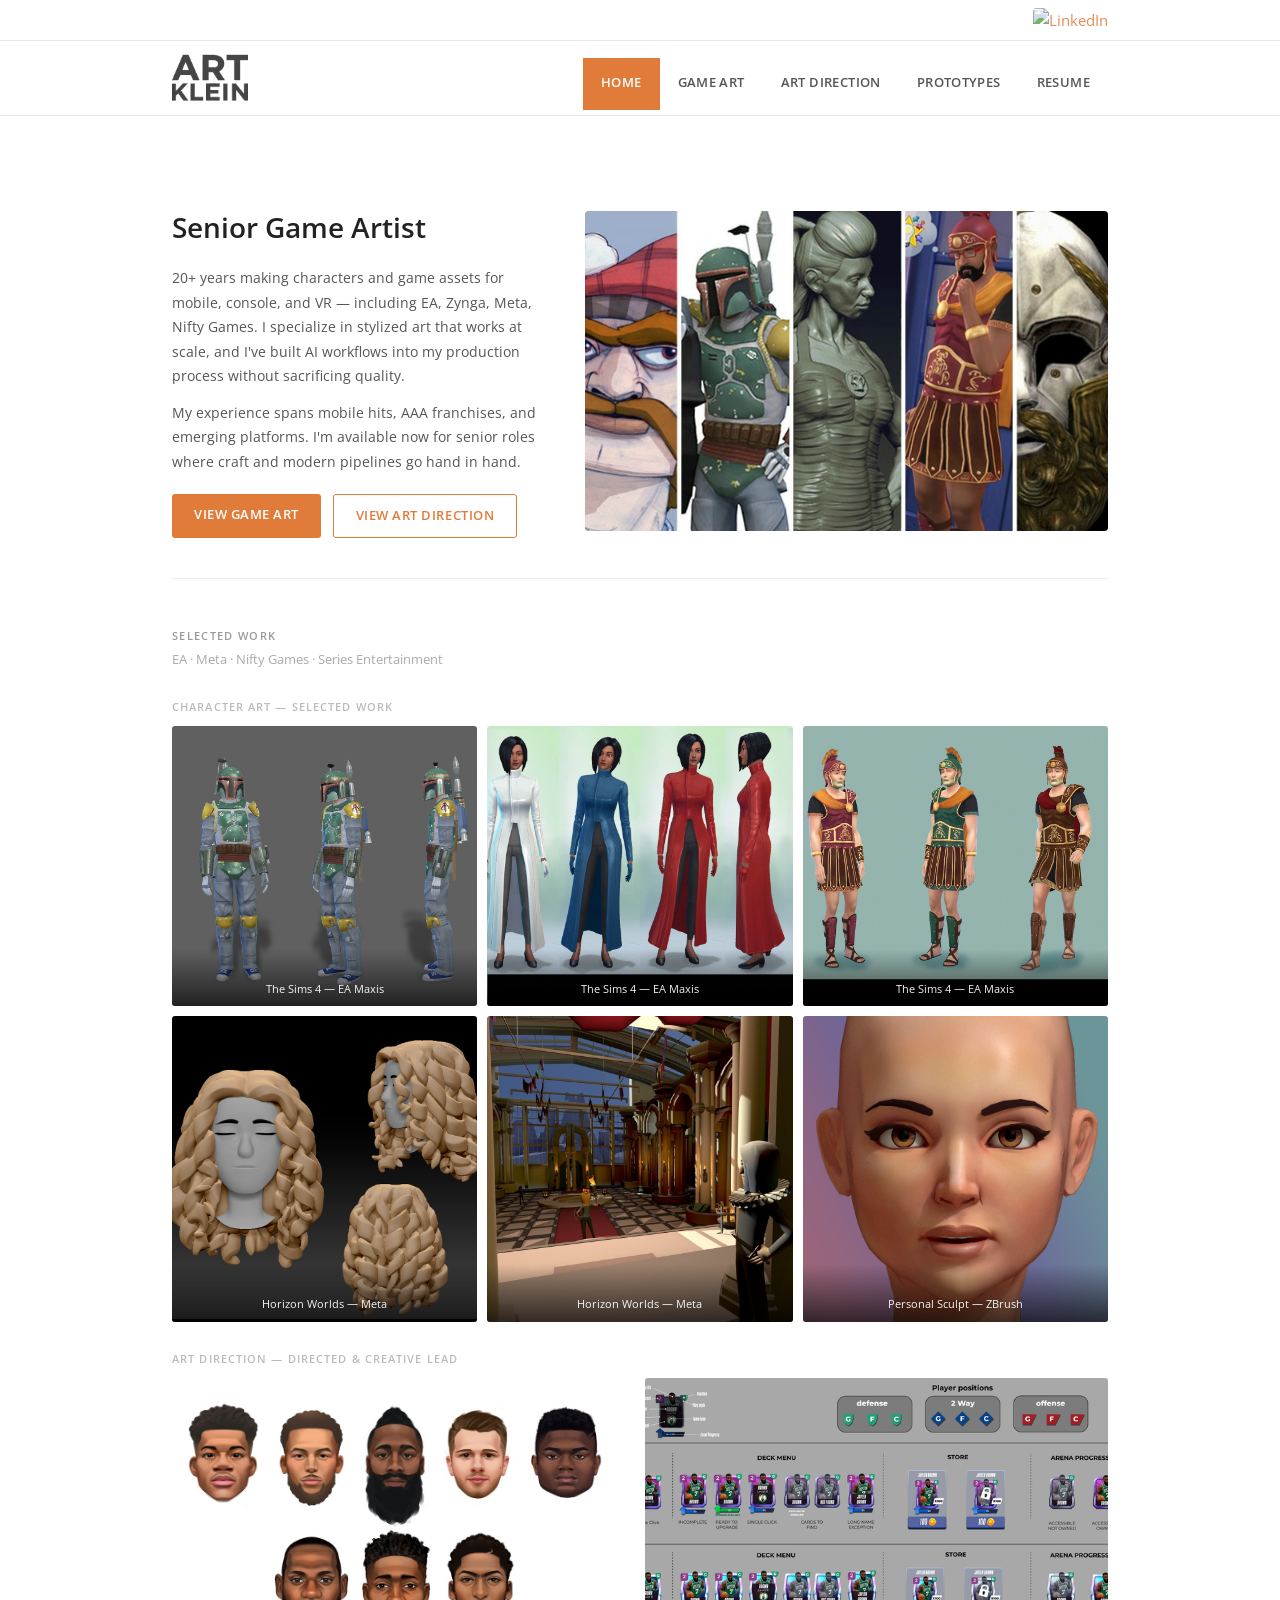
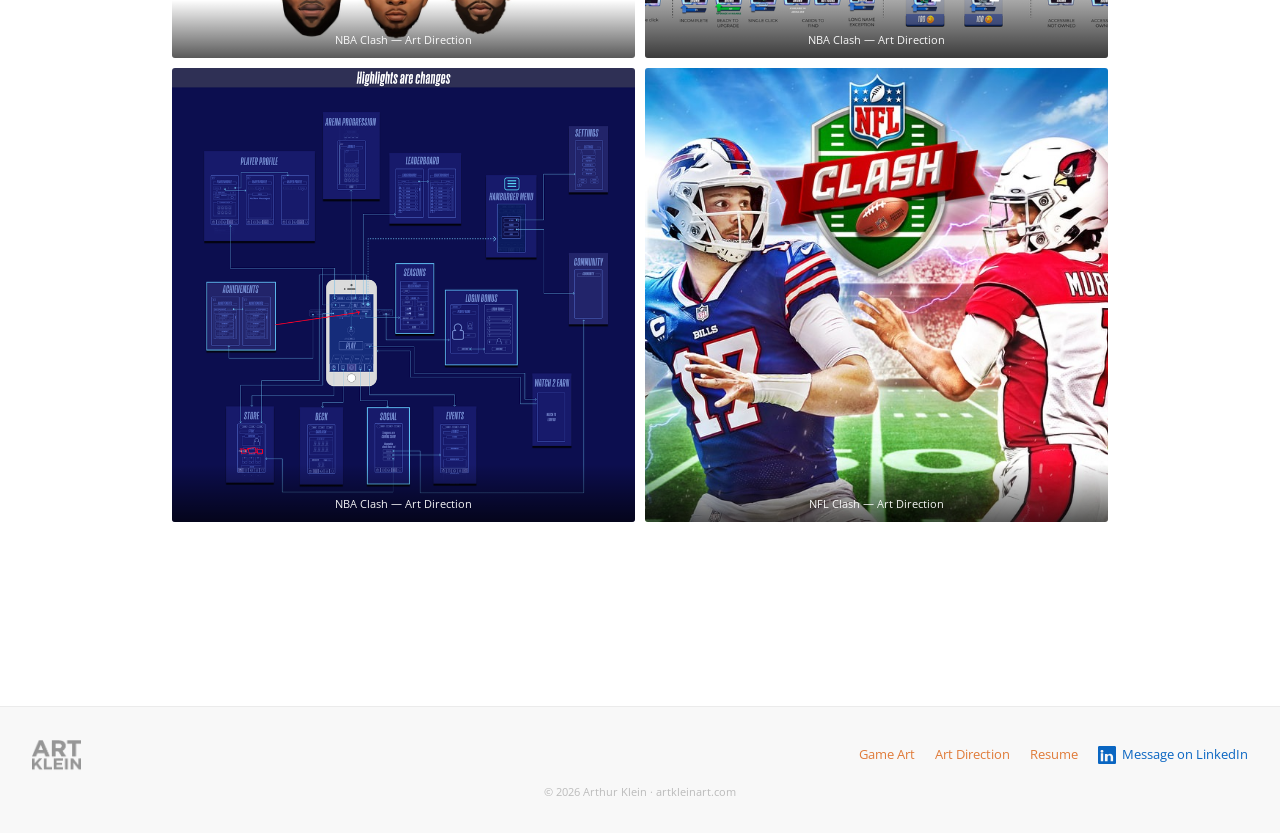
==== index.html @ 22ff5630 "Add favicon and update footer logo across multiple HTML files; replace LinkedIn SVG with image for c" ====
<!DOCTYPE html>
<html lang="en">
<head>
  <meta charset="UTF-8">
  <meta name="viewport" content="width=device-width, initial-scale=1.0">
  <title>Art Klein — Senior Game Artist | Character Art, Art Direction, AI Workflows</title>
  <meta name="description" content="Arthur Klein — 20+ years making games at EA (The Sims 4), Meta (Horizon Worlds), and Nifty Games (NBA Clash, NFL Clash). Specializing in stylized character art, art direction for mobile, and AI-accelerated production workflows.">
  <link rel="stylesheet" href="style.css">
  <link rel="icon" type="image/png" href="favicon.png">
</head>
<body>

  <!-- Top bar -->
  <div class="topbar">
    <div class="topbar-inner">
      <div class="topbar-icons">
        <a href="https://www.linkedin.com/in/arthurjklein/" target="_blank" rel="noopener" title="LinkedIn">
          <img src="images/logo-linkedin-icon.png" alt="LinkedIn">
        </a>
      </div>
    </div>
  </div>

  <!-- Navigation -->
  <header class="site-header">
    <div class="site-header-inner">
    <a href="index.html" class="site-logo">
      <img src="images/artkleinart_logo.png" alt="Art Klein">
    </a>
    <nav class="site-nav" aria-label="Main navigation">
      <a href="index.html" class="active">Home</a>
      <a href="game-art.html">Game Art</a>
      <a href="art-direction.html">Art Direction</a>
      <a href="prototypes.html">Prototypes</a>
      <a href="docs/ARTHUR KLEIN - Resume Q12026.pdf" target="_blank">Resume</a>
    </nav>
    </div>
  </header>

  <main class="page-content">

    <!-- ── Hero ──────────────────────────────────────────────── -->
    <section class="hero">
      <div class="hero-text">
        <h1>Senior Game Artist</h1>
        <p>
          20+ years making characters and game assets for mobile, console, and VR — including EA, Zynga, Meta, Nifty Games.
          I specialize in stylized art that works at scale, and I've built AI workflows into my production process without sacrificing quality.
        </p>
        <p>
          My experience spans mobile hits, AAA franchises, and emerging platforms. I'm available now for senior roles where craft and modern pipelines go hand in hand.
        </p>
        <div class="hero-buttons">
          <a href="game-art.html" class="btn">View Game Art</a>
          <a href="art-direction.html" class="btn btn-secondary">View Art Direction</a>
        </div>
      </div>

      <div class="hero-images">
        <img
          src="images/imgi_4_1459838110.jpg"
          alt="Character art lineup — The Sims 4, Horizon Worlds, NBA Clash"
          loading="eager">
      </div>
    </section>

    <!-- ── Selected Work ─────────────────────────────────────── -->
    <div class="section-label">Selected Work</div>
    <div class="section-subtitle">EA · Meta · Nifty Games · Series Entertainment</div>

    <!-- Row 1: Character Art -->
    <div class="row-label">Character Art — Selected Work</div>

    <div class="img-grid grid-3">

      <figure class="img-card tall">
        <img
          src="images/sims4_boba_lg.jpg"
          alt="Boba Fett — The Sims 4 Star Wars collaboration"
          loading="lazy">
        <div class="img-caption-overlay">The Sims 4 — EA Maxis</div>
      </figure>

      <figure class="img-card tall">
        <img
          src="images/imgi_12_sims4_oracle_lineup.jpg"
          alt="Oracle costume — The Sims 4"
          loading="lazy">
        <div class="img-caption-overlay">The Sims 4 — EA Maxis</div>
      </figure>

      <figure class="img-card tall">
        <img
          src="images/imgi_10_sims4_spartan_lineup.jpg"
          alt="Spartan/centurion outfit set — The Sims 4"
          loading="lazy">
        <div class="img-caption-overlay">The Sims 4 — EA Maxis</div>
      </figure>

      <figure class="img-card">
        <img
          src="images/imgi_13_curlylong_orig.png"
          alt="Curly and textured hair sculpts for Horizon Worlds avatars"
          loading="lazy">
        <div class="img-caption-overlay">Horizon Worlds — Meta</div>
      </figure>

      <figure class="img-card">
        <img
          src="images/imgi_21_wb-castle3_orig.jpg"
          alt="Castle interior VR environment — Horizon Worlds"
          loading="lazy">
        <div class="img-caption-overlay">Horizon Worlds — Meta</div>
      </figure>

      <figure class="img-card">
        <img
          src="images/imgi_21_facewiprender-orig_orig.png"
          alt="Face sculpt — personal ZBrush work"
          loading="lazy">
        <div class="img-caption-overlay">Personal Sculpt — ZBrush</div>
      </figure>

    </div>

    <!-- Row 2: Art Direction -->
    <div class="row-label">Art Direction — Directed &amp; Creative Lead</div>

    <div class="img-grid grid-2">

      <figure class="img-card tall">
        <img
          src="images/imgi_29_lineup01b_orig.jpg"
          alt="NBA Clash character lineup"
          loading="lazy">
        <div class="img-caption-overlay">NBA Clash — Art Direction</div>
      </figure>

      <figure class="img-card tall">
        <img
          src="images/imgi_34_nbac-ingamecardstates_orig.png"
          alt="NBA Clash in-game card states and expressions"
          loading="lazy">
        <div class="img-caption-overlay">NBA Clash — Art Direction</div>
      </figure>

      <figure class="img-card">
        <img
          src="images/imgi_35_nba-mainmenu-entrypoints_orig.png"
          alt="NBA Clash main menu and arena UI"
          loading="lazy">
        <div class="img-caption-overlay">NBA Clash — Art Direction</div>
      </figure>

      <figure class="img-card">
        <img
          src="images/imgi_25_nflclash-keyart-horz-finish_orig.jpg"
          alt="NFL Clash key art — horizontal finish"
          loading="lazy">
        <div class="img-caption-overlay">NFL Clash — Art Direction</div>
      </figure>

    </div>

  </main>

  <!-- Lightbox -->
  <div id="lightbox" role="dialog" aria-modal="true" aria-label="Image viewer">
    <button id="lightbox-close" aria-label="Close">&times;</button>
    <img id="lightbox-img" src="" alt="">
  </div>

  <script>
    const lightbox = document.getElementById('lightbox');
    const lbImg    = document.getElementById('lightbox-img');

    document.querySelectorAll('.img-card img').forEach(img => {
      img.addEventListener('click', () => {
        lbImg.src = img.src;
        lbImg.alt = img.alt;
        lightbox.classList.add('open');
        document.body.style.overflow = 'hidden';
      });
    });

    function closeLightbox() {
      lightbox.classList.remove('open');
      lbImg.src = '';
      document.body.style.overflow = '';
    }

    document.getElementById('lightbox-close').addEventListener('click', closeLightbox);
    lightbox.addEventListener('click', e => { if (e.target === lightbox) closeLightbox(); });
    document.addEventListener('keydown', e => { if (e.key === 'Escape') closeLightbox(); });
  </script>

  <footer class="site-footer">
    <img src="images/artkleinart_logo.png" alt="Art Klein" class="footer-logo">
    <div class="footer-links">
      <a href="game-art.html">Game Art</a>
      <a href="art-direction.html">Art Direction</a>
      <a href="docs/ARTHUR KLEIN - Resume Q12026.pdf" target="_blank">Resume</a>
      <a href="https://www.linkedin.com/in/arthurjklein/" target="_blank" rel="noopener" class="footer-linkedin">
        <svg width="18" height="18" viewBox="0 0 24 24" fill="currentColor">
          <path d="M20.447 20.452h-3.554v-5.569c0-1.328-.475-2.236-1.986-2.236-1.081 0-1.722.731-2.004 1.437-.103.249-.129.597-.129.946v5.422h-3.554s.05-8.867 0-9.776h3.554v1.385c-.009.015-.021.029-.03.043h.03v-.043c.477-.734 1.329-1.783 3.232-1.783 2.356 0 4.124 1.539 4.124 4.853v5.321zM5.337 8.855c-1.144 0-1.915-.758-1.915-1.705 0-.956.77-1.703 1.916-1.703.981 0 1.914.747 1.924 1.703 0 .947-.743 1.705-1.924 1.705zm1.581 11.597H3.715V9.505h3.203v10.947zM22.225 0H1.771C.792 0 0 .774 0 1.729v20.542C0 23.227.792 24 1.771 24h20.451C23.2 24 24 23.227 24 22.271V1.729C24 .774 23.2 0 22.225 0z"/>
        </svg>
        Message on LinkedIn
      </a>
    </div>
    <span class="footer-copy">&copy; 2026 Arthur Klein · artkleinart.com</span>
  </footer>

</body>
</html>
---- style.css ----
/* ============================================================
   artkleinart.com — Production Stylesheet
   Hosted on Vercel. Edit in Cursor, push to deploy.
   ============================================================ */

@import url('https://fonts.googleapis.com/css2?family=Open+Sans:ital,wght@0,400;0,600;1,400&display=swap');

/* --- Reset & Base ------------------------------------------ */
*, *::before, *::after { box-sizing: border-box; margin: 0; padding: 0; }

html { scroll-behavior: smooth; }

body {
  font-family: 'Open Sans', Arial, sans-serif;
  font-size: 15px;
  color: #333;
  background: #fff;
  line-height: 1.65;
}

a { color: #e07b39; text-decoration: none; }
a:hover { text-decoration: underline; }

img { max-width: 100%; display: block; }

/* --- Top bar ---------------------------------------------- */
.topbar {
  background: #fff;
  border-bottom: 1px solid #e8e8e8;
}

.topbar-inner {
  max-width: 1000px;
  margin: 0 auto;
  padding: 8px 32px;
  display: flex;
  justify-content: flex-end;
  align-items: center;
}

.topbar-icons { display: flex; gap: 10px; }
.topbar-icons a {
  display: inline-flex;
  align-items: center;
  text-decoration: none;
  opacity: 0.85;
  transition: opacity 0.15s;
}
.topbar-icons a img { height: 24px; width: auto; display: block; border-radius: 4px; }
.topbar-icons a:hover { opacity: 1; }

/* --- Main navigation -------------------------------------- */
.site-header {
  border-bottom: 1px solid #e8e8e8;
}

.site-header-inner {
  max-width: 1000px;
  margin: 0 auto;
  padding: 12px 32px 0;
  display: flex;
  justify-content: space-between;
  align-items: center;
}

.site-logo {
  display: block;
  text-decoration: none;
  padding-bottom: 12px;
  flex-shrink: 0;
  line-height: 0;
}

.site-logo img {
  height: 50px;
  width: auto;
  display: block;
}
.site-logo:hover { opacity: 0.75; text-decoration: none; }

.site-nav {
  display: flex;
  gap: 0;
  align-items: stretch;
  padding-bottom: 0;
}

.site-nav a {
  display: block;
  padding: 14px 18px;
  font-size: 13px;
  font-weight: 600;
  color: #555;
  text-decoration: none;
  text-transform: uppercase;
  letter-spacing: 0.03em;
  border-bottom: 3px solid transparent;
  transition: border-color 0.15s, color 0.15s;
  white-space: nowrap;
}
.site-nav a:hover { color: #e07b39; border-bottom-color: #e07b39; text-decoration: none; }
.site-nav a.active {
  color: #fff;
  background: #e07b39;
  border-bottom-color: #e07b39;
}

/* --- Page wrapper ----------------------------------------- */
.page-content {
  max-width: 1000px;
  margin: 0 auto;
  padding: 40px 32px 80px;
}

/* --- Hero section ----------------------------------------- */
.hero {
  display: grid;
  grid-template-columns: 1fr 1.4fr;
  gap: 40px;
  align-items: center;
  padding: 48px 0 40px;
  border-bottom: 1px solid #eee;
  margin-bottom: 48px;
}

.hero-text h1 {
  font-size: 28px;
  font-weight: 600;
  margin-bottom: 16px;
  color: #222;
}

.hero-text p {
  font-size: 14px;
  color: #555;
  margin-bottom: 12px;
  line-height: 1.75;
}

.hero-buttons {
  display: flex;
  gap: 12px;
  margin-top: 20px;
  flex-wrap: wrap;
}

.btn {
  display: inline-block;
  padding: 10px 22px;
  background: #e07b39;
  color: #fff;
  font-size: 13px;
  font-weight: 600;
  border-radius: 3px;
  text-decoration: none;
  text-transform: uppercase;
  letter-spacing: 0.04em;
  transition: background 0.15s;
}
.btn:hover { background: #c8692a; text-decoration: none; color: #fff; }
.btn-secondary {
  background: #fff;
  color: #e07b39;
  border: 1px solid #e07b39;
}
.btn-secondary:hover { background: #fdf4ef; color: #e07b39; }

/* Hero image strip */
.hero-images {
  height: 320px;
  overflow: hidden;
  border-radius: 4px;
  background: #c8b0a0;
}

.hero-images img {
  width: 100%;
  height: 100%;
  object-fit: cover;
  object-position: center top;
  display: block;
}

/* --- Section labels --------------------------------------- */
.section-label {
  font-size: 11px;
  font-weight: 600;
  text-transform: uppercase;
  letter-spacing: 0.12em;
  color: #999;
  margin-bottom: 8px;
  margin-top: 48px;
}
.section-label:first-child { margin-top: 0; }

.section-subtitle {
  font-size: 13px;
  color: #aaa;
  margin-bottom: 24px;
  margin-top: -4px;
}

.row-label {
  font-size: 11px;
  font-weight: 600;
  text-transform: uppercase;
  letter-spacing: 0.10em;
  color: #bbb;
  margin-top: 28px;
  margin-bottom: 10px;
}

/* --- Project page headings -------------------------------- */
h1.page-title {
  font-size: 26px;
  font-weight: 600;
  color: #222;
  margin-bottom: 6px;
  margin-top: 48px;
  padding-bottom: 10px;
  border-bottom: 2px solid #e07b39;
}
h1.page-title:first-child { margin-top: 0; }

.project-meta {
  font-size: 12px;
  color: #999;
  margin-bottom: 20px;
}

h3.subsection-header {
  font-size: 13px;
  font-weight: 600;
  color: #777;
  text-transform: uppercase;
  letter-spacing: 0.06em;
  margin-top: 32px;
  margin-bottom: 6px;
}
hr.section-rule {
  border: none;
  border-top: 1px solid #2a2a2a;
  margin: 32px 0 28px;
}
h2.section-header {
  font-size: 14px;
  font-weight: 600;
  color: #555;
  margin-top: 36px;
  margin-bottom: 8px;
  text-transform: uppercase;
  letter-spacing: 0.06em;
}

.description {
  font-size: 14px;
  color: #555;
  max-width: 740px;
  margin-bottom: 24px;
  line-height: 1.8;
}

/* --- Image grids ------------------------------------------ */
.img-grid {
  display: grid;
  gap: 10px;
  margin-bottom: 24px;
}
.grid-2 { grid-template-columns: repeat(2, 1fr); }
.grid-3 { grid-template-columns: repeat(3, 1fr); }
.grid-auto { grid-template-columns: repeat(auto-fill, minmax(220px, 1fr)); }
.span-full { grid-column: 1 / -1; }

/* --- Portfolio image cards -------------------------------- */
.img-card {
  position: relative;
  overflow: hidden;
  border-radius: 3px;
  background: #ddd;
}

.img-card img {
  width: 100%;
  height: 100%;
  object-fit: cover;
  display: block;
  transition: transform 0.3s ease;
}
.img-card:hover img { transform: scale(1.02); }

/* For wide/flat images where full frame matters more than fill */
.img-card.contain img {
  object-fit: contain;
  background: #111;
}

/* Placeholder cards for content coming soon */
.img-card.placeholder {
  display: flex;
  align-items: center;
  justify-content: center;
  background: #f0ede8;
  border: 2px dashed #d0c8bc;
  cursor: default;
}
.img-card.placeholder:hover img { transform: none; }
.placeholder-label {
  font-size: 11px;
  color: #b0a898;
  text-transform: uppercase;
  letter-spacing: 0.1em;
  text-align: center;
  padding: 16px;
  pointer-events: none;
  user-select: none;
}

/* Local video embed */
.video-card {
  position: relative;
  background: #111;
  border-radius: 3px;
  overflow: hidden;
}
.video-card video {
  width: 100%;
  display: block;
  border-radius: 3px;
}
.video-card .img-caption-overlay {
  position: absolute;
  bottom: 0;
  left: 0;
  right: 0;
}

.img-card.tall { min-height: 280px; }
.img-card.wide { min-height: 200px; }
.img-card.square { min-height: 220px; }
.img-card.short { min-height: 160px; }

/* When image src is empty, show a placeholder */
.img-card img[src=""] {
  min-height: inherit;
  background: #c8b8a8;
}

/* Image caption overlay */
.img-caption-overlay {
  position: absolute;
  bottom: 0;
  left: 0;
  right: 0;
  background: linear-gradient(transparent, rgba(0,0,0,0.65));
  padding: 32px 12px 10px;
  color: rgba(255,255,255,0.95);
  font-size: 11px;
  text-align: center;
  line-height: 1.4;
}

.img-card figcaption {
  font-size: 11px;
  color: #999;
  text-align: center;
  padding: 6px 4px 2px;
  font-style: italic;
}

/* --- Art direction team credit badge ---------------------- */
.team-credit {
  display: block;
  background: #f0f4f8;
  border-left: 3px solid #90a4ae;
  color: #555;
  font-size: 13px;
  padding: 10px 16px;
  margin-bottom: 24px;
  line-height: 1.6;
  border-radius: 0 3px 3px 0;
}

/* --- Video embed ------------------------------------------ */
.video-wrap {
  position: relative;
  padding-bottom: 56.25%;
  height: 0;
  overflow: hidden;
  border-radius: 4px;
  background: #111;
  margin-bottom: 8px;
  grid-column: 1 / -1;
}
.video-wrap iframe {
  position: absolute;
  top: 0; left: 0;
  width: 100%; height: 100%;
  border: 0;
}

/* --- Video link card (fallback when embed is unavailable) -- */
.video-link-card {
  grid-column: 1 / -1;
  display: flex;
  align-items: center;
  gap: 16px;
  background: #111;
  border-radius: 4px;
  padding: 24px 28px;
  text-decoration: none;
  color: #fff;
  transition: background 0.15s;
}
.video-link-card:hover { background: #1e1e1e; }
.video-link-play {
  font-size: 28px;
  color: #e07b39;
  flex-shrink: 0;
}
.video-link-label {
  font-size: 15px;
  font-weight: 500;
  flex: 1;
}
.video-link-sub {
  font-size: 13px;
  color: #888;
  flex-shrink: 0;
}

/* --- Divider ---------------------------------------------- */
hr.divider {
  border: none;
  border-top: 1px solid #eee;
  margin: 56px 0 0;
}

/* --- Footer ----------------------------------------------- */
.site-footer {
  background: #f8f8f8;
  border-top: 1px solid #ebebeb;
  padding: 32px 32px;
  margin-top: 80px;
  display: flex;
  justify-content: space-between;
  align-items: center;
  flex-wrap: wrap;
  gap: 12px;
}

.footer-logo {
  height: 32px;
  width: auto;
  display: block;
  opacity: 0.55;
}

.footer-links {
  display: flex;
  gap: 20px;
  font-size: 13px;
  align-items: center;
}

.footer-linkedin {
  display: inline-flex;
  align-items: center;
  gap: 6px;
  color: #0a66c2;
}
.footer-linkedin svg { display: block; }
.footer-linkedin:hover { text-decoration: underline; }

.footer-copy {
  font-size: 11px;
  color: #bbb;
  width: 100%;
  text-align: center;
}

/* ============================================================
   RESPONSIVE — Tablet (≤ 900px)
   ============================================================ */
@media (max-width: 900px) {
  .page-content { padding: 32px 24px 60px; }

  .hero {
    grid-template-columns: 1fr;
    gap: 28px;
    padding: 32px 0 32px;
  }

  .hero-images {
    height: 220px;
    order: -1;
  }

  .grid-3 { grid-template-columns: repeat(2, 1fr); }
}

/* ============================================================
   RESPONSIVE — Mobile (≤ 600px)
   ============================================================ */
@media (max-width: 600px) {
  .topbar-inner { padding: 8px 16px; font-size: 12px; }

  .site-header-inner {
    padding: 10px 16px 0;
    flex-direction: column;
    align-items: flex-start;
    gap: 0;
  }

  .site-logo img {
    height: 38px;
    padding-bottom: 8px;
  }

  .site-nav {
    width: 100%;
    border-top: 1px solid #f0f0f0;
    margin-top: 4px;
  }

  .site-nav a {
    padding: 10px 12px;
    font-size: 12px;
  }

  .page-content { padding: 24px 16px 48px; }

  .hero-text h1 { font-size: 22px; }

  .hero-images { height: 180px; }

  .grid-2, .grid-3 { grid-template-columns: 1fr; }

  .img-card.tall { min-height: 240px; }

  .site-footer {
    padding: 24px 16px;
    flex-direction: column;
    align-items: flex-start;
    gap: 16px;
  }

  .footer-links { flex-direction: column; gap: 10px; }
}

/* ============================================================
   LIGHTBOX
   ============================================================ */
.img-card { cursor: zoom-in; }

#lightbox {
  display: none;
  position: fixed;
  inset: 0;
  background: rgba(0, 0, 0, 0.92);
  z-index: 1000;
  justify-content: center;
  align-items: center;
  cursor: zoom-out;
}

#lightbox.open { display: flex; }

#lightbox-img {
  max-width: 90vw;
  max-height: 90vh;
  object-fit: contain;
  border-radius: 4px;
  box-shadow: 0 8px 48px rgba(0, 0, 0, 0.6);
  cursor: default;
}

#lightbox-close {
  position: absolute;
  top: 20px;
  right: 28px;
  background: none;
  border: none;
  color: #fff;
  font-size: 44px;
  line-height: 1;
  cursor: pointer;
  opacity: 0.65;
  transition: opacity 0.15s;
  padding: 0 8px;
}

#lightbox-close:hover { opacity: 1; }

#lightbox-prev,
#lightbox-next {
  position: absolute;
  top: 50%;
  transform: translateY(-50%);
  background: none;
  border: none;
  color: #fff;
  font-size: 72px;
  line-height: 1;
  cursor: pointer;
  opacity: 0.55;
  transition: opacity 0.15s;
  padding: 0 20px;
  display: none;
  align-items: center;
  user-select: none;
}
#lightbox-prev { left: 0; }
#lightbox-next { right: 0; }
#lightbox-prev:hover,
#lightbox-next:hover { opacity: 1; }

#lightbox-counter {
  position: absolute;
  bottom: 18px;
  left: 50%;
  transform: translateX(-50%);
  color: rgba(255, 255, 255, 0.55);
  font-size: 12px;
  letter-spacing: 0.05em;
  display: none;
}
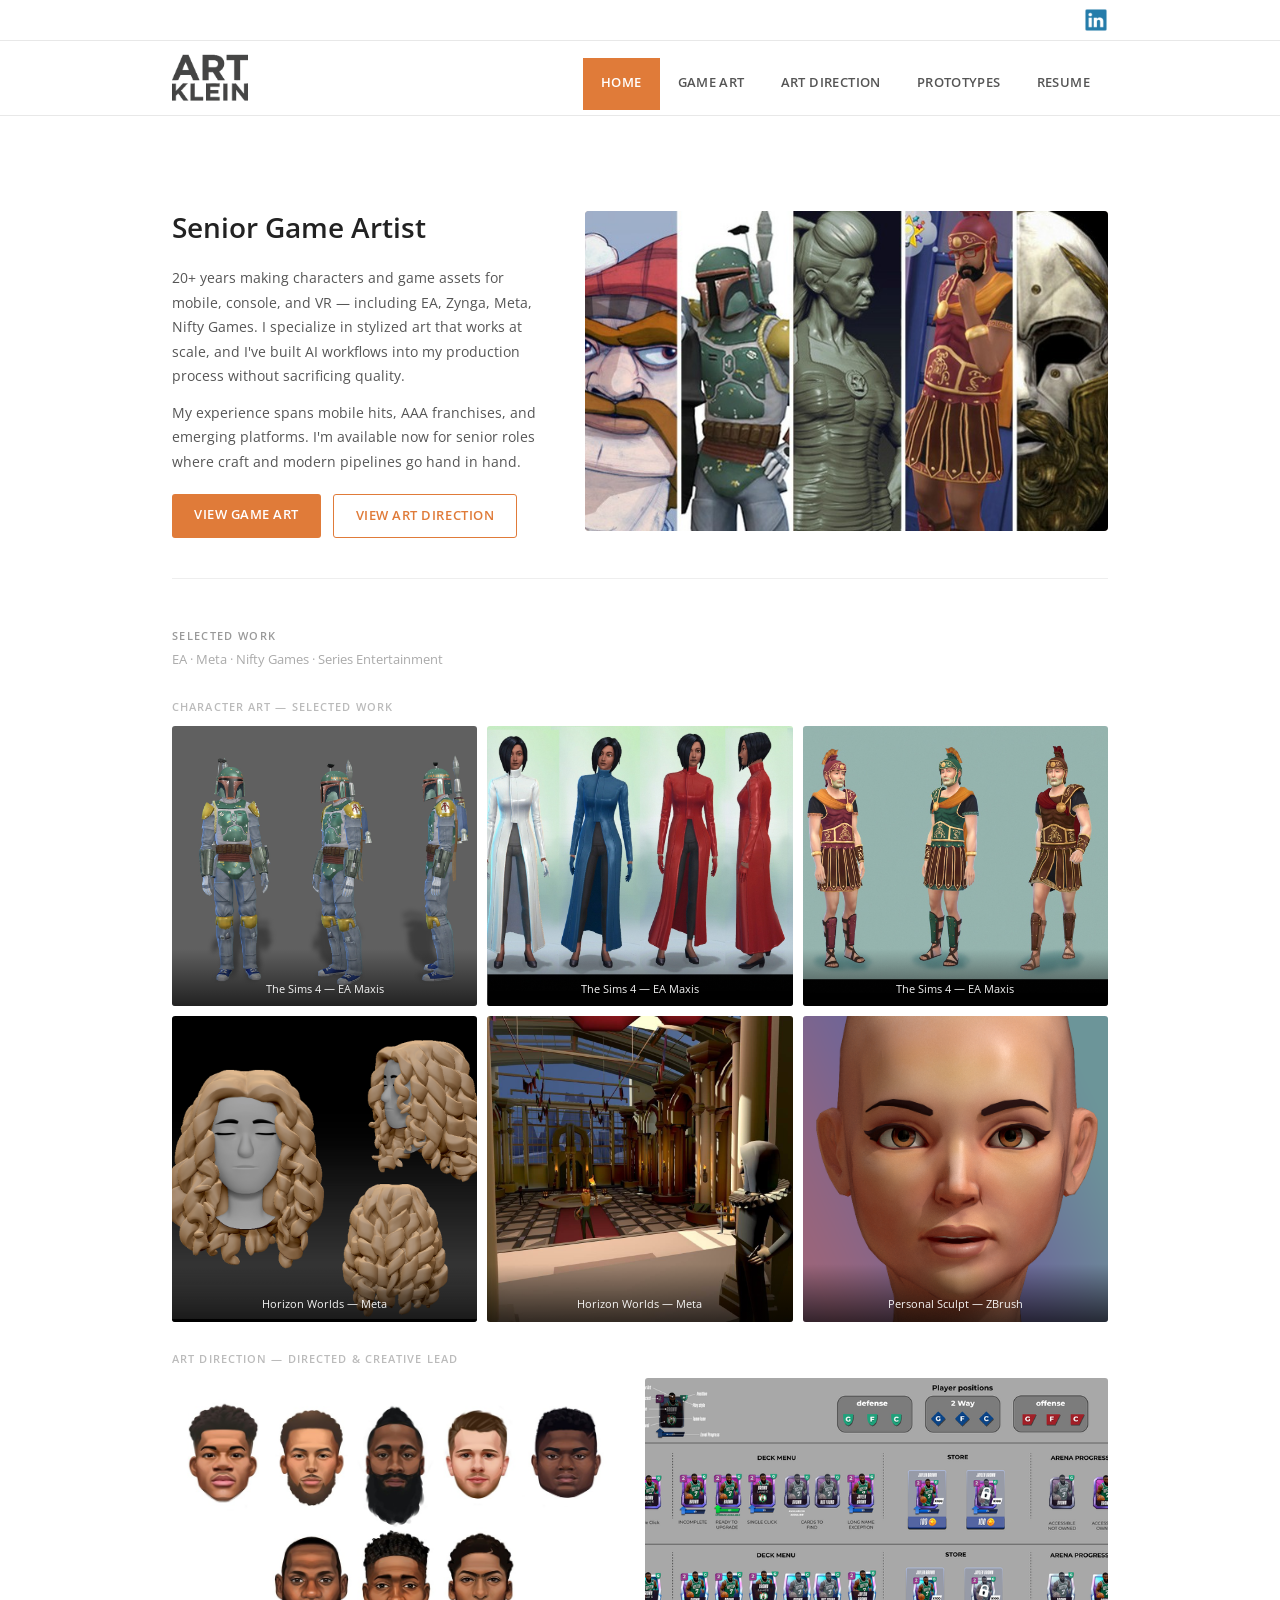
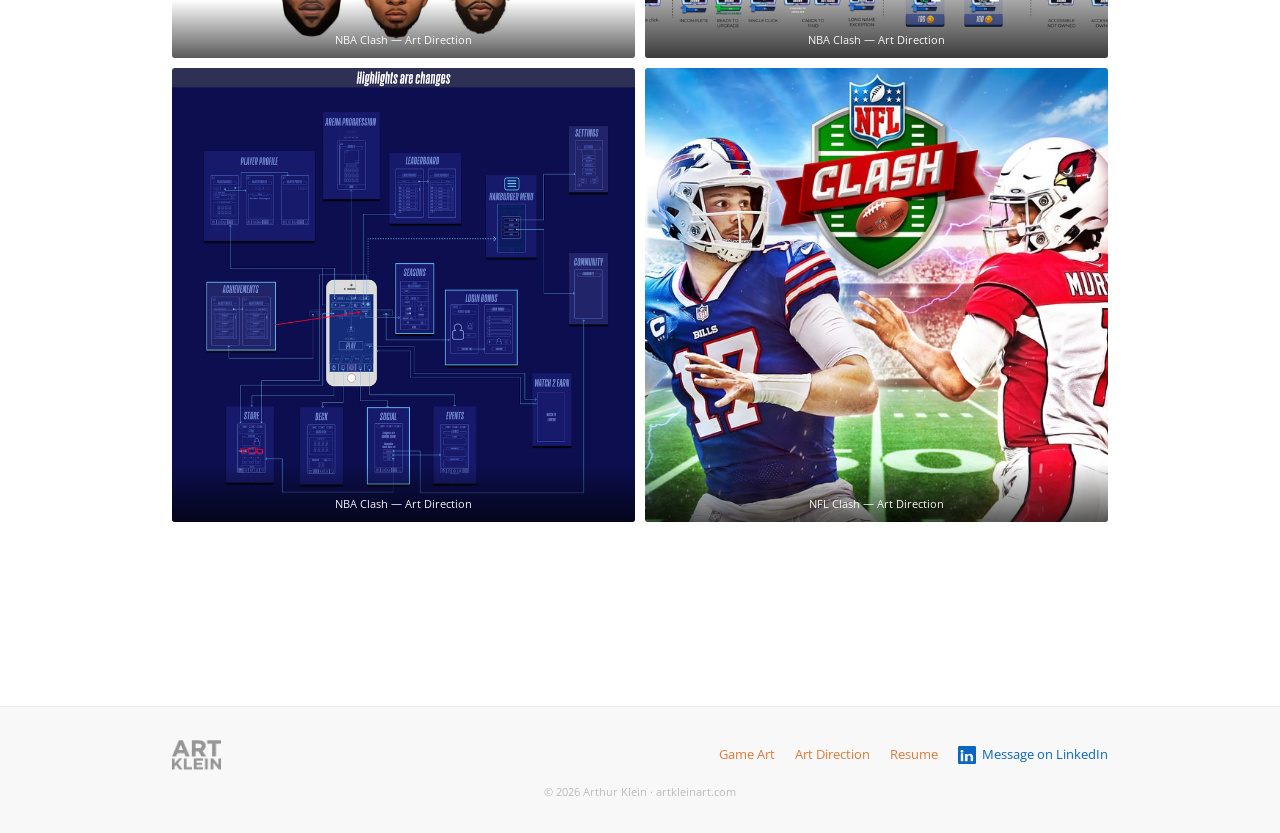
==== commit 6cf70bcd: "Refactor footer structure across multiple HTML files for consistency; update CSS for improved layout" ====
--- a/index.html
+++ b/index.html
@@ -195,19 +195,21 @@
   </script>
 
   <footer class="site-footer">
-    <img src="images/artkleinart_logo.png" alt="Art Klein" class="footer-logo">
-    <div class="footer-links">
-      <a href="game-art.html">Game Art</a>
-      <a href="art-direction.html">Art Direction</a>
-      <a href="docs/ARTHUR KLEIN - Resume Q12026.pdf" target="_blank">Resume</a>
-      <a href="https://www.linkedin.com/in/arthurjklein/" target="_blank" rel="noopener" class="footer-linkedin">
-        <svg width="18" height="18" viewBox="0 0 24 24" fill="currentColor">
-          <path d="M20.447 20.452h-3.554v-5.569c0-1.328-.475-2.236-1.986-2.236-1.081 0-1.722.731-2.004 1.437-.103.249-.129.597-.129.946v5.422h-3.554s.05-8.867 0-9.776h3.554v1.385c-.009.015-.021.029-.03.043h.03v-.043c.477-.734 1.329-1.783 3.232-1.783 2.356 0 4.124 1.539 4.124 4.853v5.321zM5.337 8.855c-1.144 0-1.915-.758-1.915-1.705 0-.956.77-1.703 1.916-1.703.981 0 1.914.747 1.924 1.703 0 .947-.743 1.705-1.924 1.705zm1.581 11.597H3.715V9.505h3.203v10.947zM22.225 0H1.771C.792 0 0 .774 0 1.729v20.542C0 23.227.792 24 1.771 24h20.451C23.2 24 24 23.227 24 22.271V1.729C24 .774 23.2 0 22.225 0z"/>
-        </svg>
-        Message on LinkedIn
-      </a>
-    </div>
-    <span class="footer-copy">&copy; 2026 Arthur Klein · artkleinart.com</span>
+    <div class="site-footer-inner">
+      <img src="images/artkleinart_logo.png" alt="Art Klein" class="footer-logo">
+      <div class="footer-links">
+        <a href="game-art.html">Game Art</a>
+        <a href="art-direction.html">Art Direction</a>
+        <a href="docs/ARTHUR KLEIN - Resume Q12026.pdf" target="_blank">Resume</a>
+        <a href="https://www.linkedin.com/in/arthurjklein/" target="_blank" rel="noopener" class="footer-linkedin">
+          <svg width="18" height="18" viewBox="0 0 24 24" fill="currentColor">
+            <path d="M20.447 20.452h-3.554v-5.569c0-1.328-.475-2.236-1.986-2.236-1.081 0-1.722.731-2.004 1.437-.103.249-.129.597-.129.946v5.422h-3.554s.05-8.867 0-9.776h3.554v1.385c-.009.015-.021.029-.03.043h.03v-.043c.477-.734 1.329-1.783 3.232-1.783 2.356 0 4.124 1.539 4.124 4.853v5.321zM5.337 8.855c-1.144 0-1.915-.758-1.915-1.705 0-.956.77-1.703 1.916-1.703.981 0 1.914.747 1.924 1.703 0 .947-.743 1.705-1.924 1.705zm1.581 11.597H3.715V9.505h3.203v10.947zM22.225 0H1.771C.792 0 0 .774 0 1.729v20.542C0 23.227.792 24 1.771 24h20.451C23.2 24 24 23.227 24 22.271V1.729C24 .774 23.2 0 22.225 0z"/>
+          </svg>
+          Message on LinkedIn
+        </a>
+      </div>
+      <span class="footer-copy">&copy; 2026 Arthur Klein · artkleinart.com</span>
+    </div>
   </footer>
 
 </body>
--- a/style.css
+++ b/style.css
@@ -439,8 +439,14 @@
 .site-footer {
   background: #f8f8f8;
   border-top: 1px solid #ebebeb;
-  padding: 32px 32px;
   margin-top: 80px;
+  padding: 32px 0;
+}
+
+.site-footer-inner {
+  max-width: 1000px;
+  margin: 0 auto;
+  padding: 0 32px;
   display: flex;
   justify-content: space-between;
   align-items: center;
@@ -537,8 +543,9 @@
 
   .img-card.tall { min-height: 240px; }
 
-  .site-footer {
-    padding: 24px 16px;
+  .site-footer { padding: 24px 0; }
+  .site-footer-inner {
+    padding: 0 16px;
     flex-direction: column;
     align-items: flex-start;
     gap: 16px;
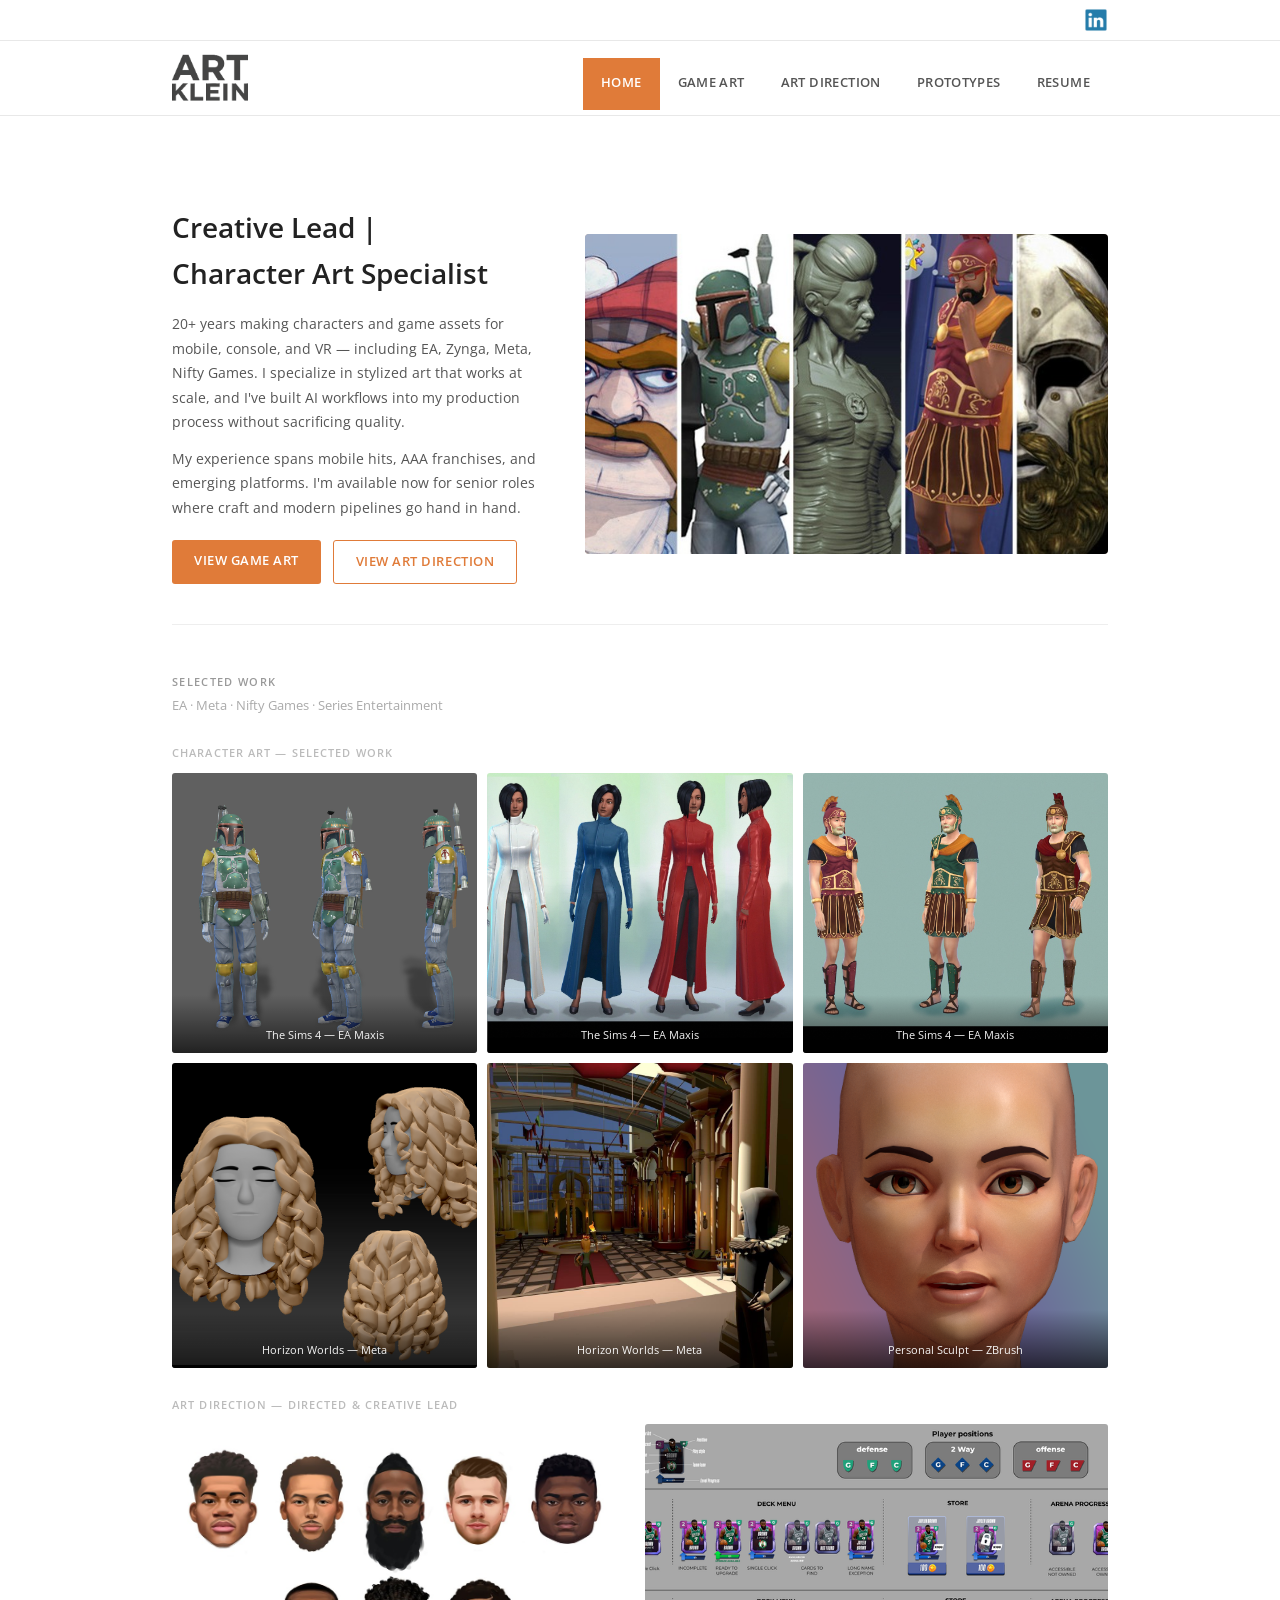
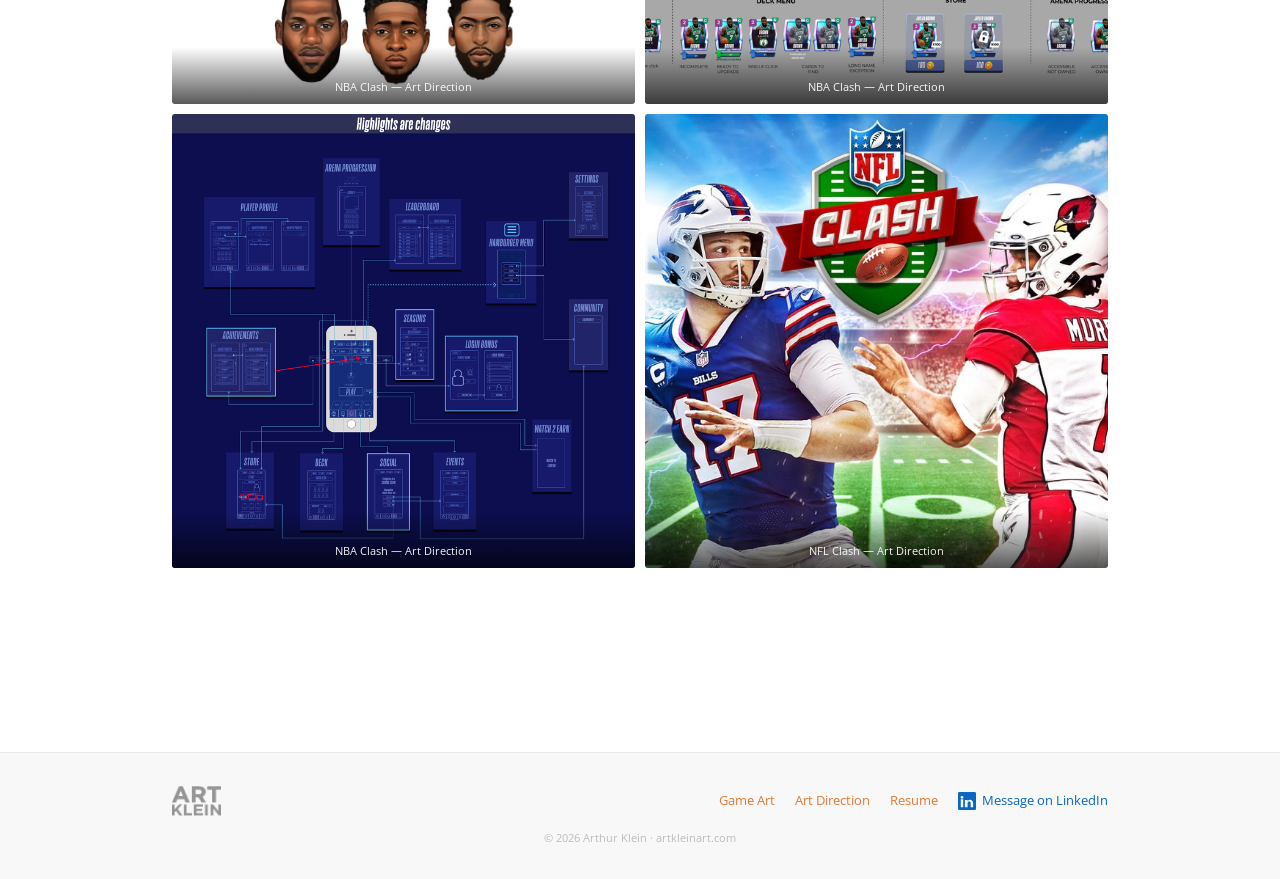
==== commit f8b17091: "Adding a briefs page and edits to title and wording on index and prototypes pages." ====
--- a/index.html
+++ b/index.html
@@ -3,7 +3,7 @@
 <head>
   <meta charset="UTF-8">
   <meta name="viewport" content="width=device-width, initial-scale=1.0">
-  <title>Art Klein — Senior Game Artist | Character Art, Art Direction, AI Workflows</title>
+  <title>Art Klein — Creative Lead | Character Art Specialist | 3D Art & Modern Workflows</title>
   <meta name="description" content="Arthur Klein — 20+ years making games at EA (The Sims 4), Meta (Horizon Worlds), and Nifty Games (NBA Clash, NFL Clash). Specializing in stylized character art, art direction for mobile, and AI-accelerated production workflows.">
   <link rel="stylesheet" href="style.css">
   <link rel="icon" type="image/png" href="favicon.png">
@@ -42,7 +42,8 @@
     <!-- ── Hero ──────────────────────────────────────────────── -->
     <section class="hero">
       <div class="hero-text">
-        <h1>Senior Game Artist</h1>
+        <h1>Creative Lead | <br>
+          Character Art Specialist</h1>
         <p>
           20+ years making characters and game assets for mobile, console, and VR — including EA, Zynga, Meta, Nifty Games.
           I specialize in stylized art that works at scale, and I've built AI workflows into my production process without sacrificing quality.
--- a/style.css
+++ b/style.css
@@ -631,3 +631,197 @@
   letter-spacing: 0.05em;
   display: none;
 }
+
+/* ============================================================
+   BRIEF CARDS
+   ============================================================ */
+.brief-grid {
+  display: grid;
+  grid-template-columns: repeat(2, 1fr);
+  gap: 16px;
+  margin-bottom: 24px;
+}
+
+.brief-card {
+  border: 1px solid #e0e0e0;
+  border-radius: 4px;
+  background: #fff;
+  transition: border-color 0.15s, box-shadow 0.15s;
+}
+.brief-card:hover {
+  border-color: #ccc;
+  box-shadow: 0 2px 8px rgba(0,0,0,0.06);
+}
+
+.brief-card summary {
+  display: flex;
+  align-items: flex-start;
+  justify-content: space-between;
+  padding: 20px 20px 16px;
+  cursor: pointer;
+  list-style: none;
+}
+.brief-card summary::-webkit-details-marker { display: none; }
+.brief-card summary::marker { display: none; content: ""; }
+
+.brief-card-header {
+  flex: 1;
+  min-width: 0;
+}
+
+.brief-card-title {
+  font-size: 16px;
+  font-weight: 600;
+  color: #222;
+  margin-bottom: 6px;
+  line-height: 1.3;
+}
+
+.brief-tags {
+  display: flex;
+  gap: 6px;
+  flex-wrap: wrap;
+  margin-bottom: 8px;
+}
+
+.brief-tag {
+  display: inline-block;
+  font-size: 11px;
+  font-weight: 600;
+  color: #777;
+  background: #f4f4f4;
+  padding: 2px 10px;
+  border-radius: 12px;
+  text-transform: uppercase;
+  letter-spacing: 0.04em;
+}
+
+.brief-card-summary {
+  font-size: 13px;
+  color: #666;
+  line-height: 1.6;
+  margin: 0;
+}
+
+.brief-chevron {
+  flex-shrink: 0;
+  width: 20px;
+  height: 20px;
+  margin-top: 2px;
+  margin-left: 12px;
+  position: relative;
+}
+.brief-chevron::after {
+  content: "";
+  display: block;
+  width: 8px;
+  height: 8px;
+  border-right: 2px solid #bbb;
+  border-bottom: 2px solid #bbb;
+  transform: rotate(45deg);
+  transition: transform 0.2s;
+  position: absolute;
+  top: 4px;
+  left: 6px;
+}
+.brief-card[open] .brief-chevron::after {
+  transform: rotate(-135deg);
+  top: 8px;
+}
+
+.brief-body {
+  padding: 0 20px 24px;
+  border-top: 1px solid #f0f0f0;
+}
+
+.brief-body h3 {
+  font-size: 13px;
+  font-weight: 600;
+  color: #555;
+  text-transform: uppercase;
+  letter-spacing: 0.06em;
+  margin-top: 20px;
+  margin-bottom: 8px;
+}
+
+.brief-body h4 {
+  font-size: 13px;
+  font-weight: 600;
+  color: #777;
+  margin-top: 16px;
+  margin-bottom: 6px;
+}
+
+.brief-body p {
+  font-size: 14px;
+  color: #444;
+  line-height: 1.75;
+  margin-bottom: 10px;
+}
+
+.brief-body ul {
+  margin: 0 0 10px 20px;
+  font-size: 13px;
+  color: #555;
+  line-height: 1.7;
+}
+
+.brief-body code {
+  font-size: 12px;
+  background: #f5f5f5;
+  padding: 1px 5px;
+  border-radius: 3px;
+  color: #c7254e;
+}
+
+.brief-meta {
+  display: flex;
+  flex-wrap: wrap;
+  gap: 16px;
+  padding: 14px 0;
+  font-size: 12px;
+  color: #888;
+}
+.brief-meta strong {
+  color: #666;
+}
+
+.brief-files {
+  margin-top: 16px;
+  padding: 12px 14px;
+  background: #fafafa;
+  border-radius: 3px;
+  font-size: 12px;
+  color: #888;
+  line-height: 1.7;
+}
+.brief-files strong {
+  color: #666;
+}
+
+.brief-imgs {
+  display: grid;
+  grid-template-columns: 1fr 1fr;
+  gap: 8px;
+  margin: 16px 0;
+}
+.brief-imgs img {
+  width: 100%;
+  height: 170px;
+  object-fit: cover;
+  border-radius: 3px;
+  display: block;
+}
+.brief-imgs img.contain {
+  object-fit: contain;
+  background: #f5f5f5;
+}
+
+@media (max-width: 900px) {
+  .brief-grid { grid-template-columns: repeat(2, 1fr); }
+}
+@media (max-width: 600px) {
+  .brief-grid { grid-template-columns: 1fr; }
+  .brief-imgs { grid-template-columns: 1fr; }
+  .brief-imgs img { height: 180px; }
+}
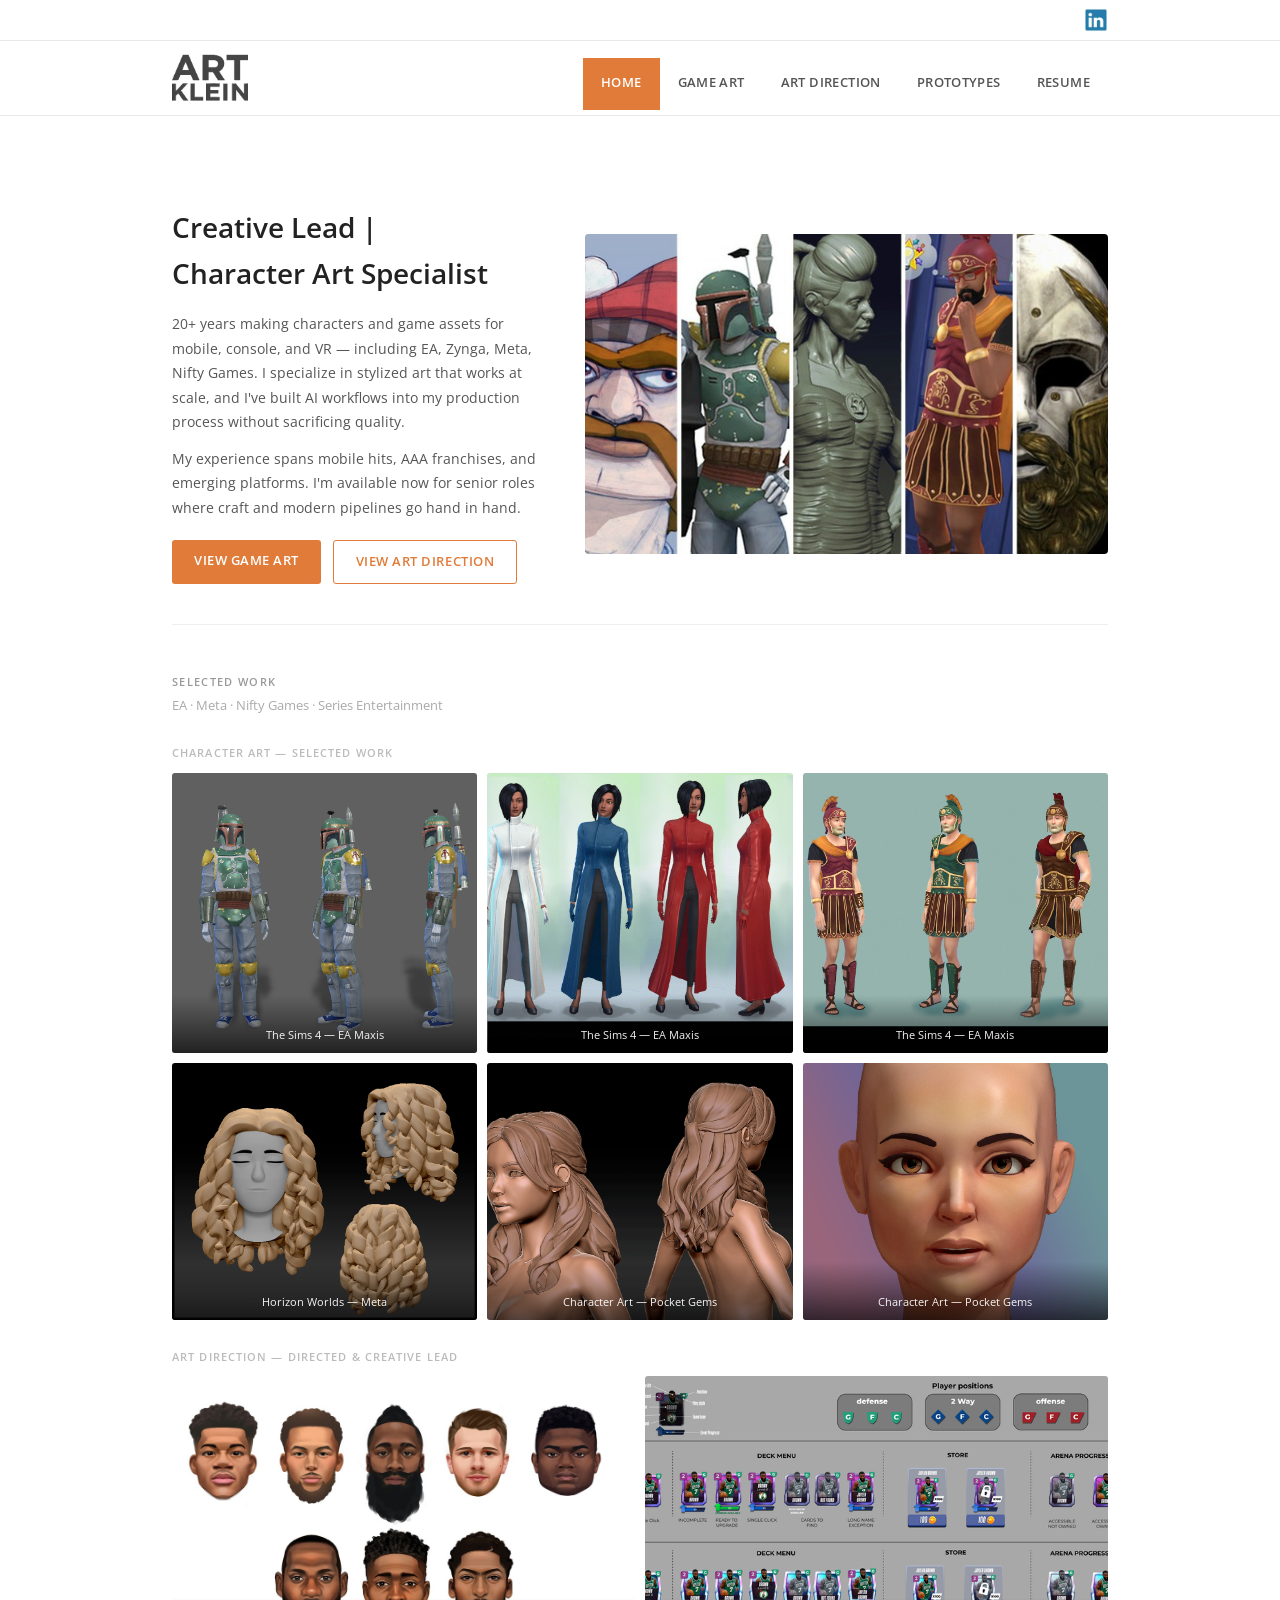
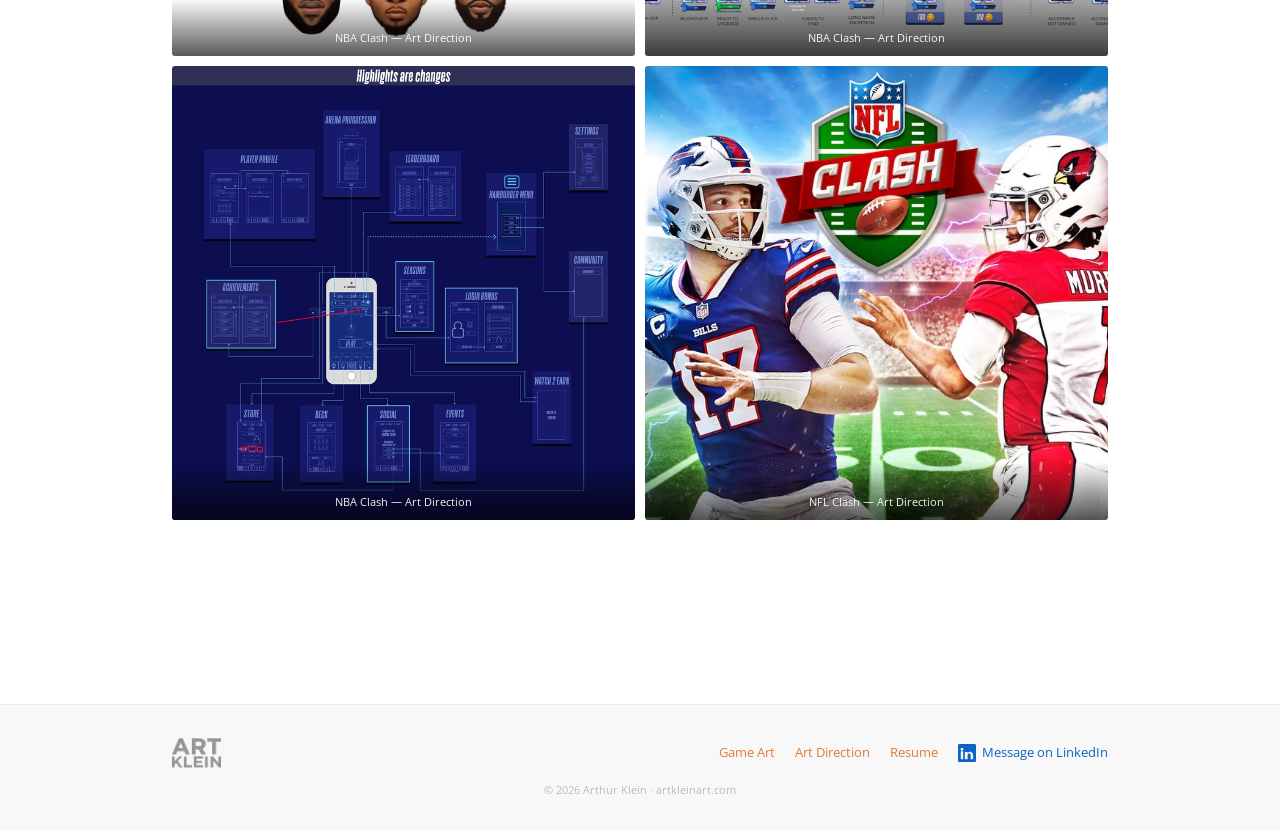
==== commit ffa422df: "Portfolio update: swap homepage castle, credit Pocket Gems sculpts, reframe Dirtbagz - Replace Horiz" ====
--- a/index.html
+++ b/index.html
@@ -108,18 +108,18 @@
 
       <figure class="img-card">
         <img
-          src="images/imgi_21_wb-castle3_orig.jpg"
-          alt="Castle interior VR environment — Horizon Worlds"
-          loading="lazy">
-        <div class="img-caption-overlay">Horizon Worlds — Meta</div>
+          src="images/imgi_1_hairstudy0817-orig.png"
+          alt="Stylized hair sculpt study — character art, Pocket Gems"
+          loading="lazy">
+        <div class="img-caption-overlay">Character Art — Pocket Gems</div>
       </figure>
 
       <figure class="img-card">
         <img
           src="images/imgi_21_facewiprender-orig_orig.png"
-          alt="Face sculpt — personal ZBrush work"
-          loading="lazy">
-        <div class="img-caption-overlay">Personal Sculpt — ZBrush</div>
+          alt="Face sculpt — character art, Pocket Gems"
+          loading="lazy">
+        <div class="img-caption-overlay">Character Art — Pocket Gems</div>
       </figure>
 
     </div>
--- a/style.css
+++ b/style.css
@@ -326,6 +326,17 @@
   width: 100%;
   display: block;
   border-radius: 3px;
+}
+.video-card .video-embed {
+  position: relative;
+  padding-bottom: 56.25%;
+  height: 0;
+}
+.video-card .video-embed iframe {
+  position: absolute;
+  top: 0; left: 0;
+  width: 100%; height: 100%;
+  border: 0;
 }
 .video-card .img-caption-overlay {
   position: absolute;
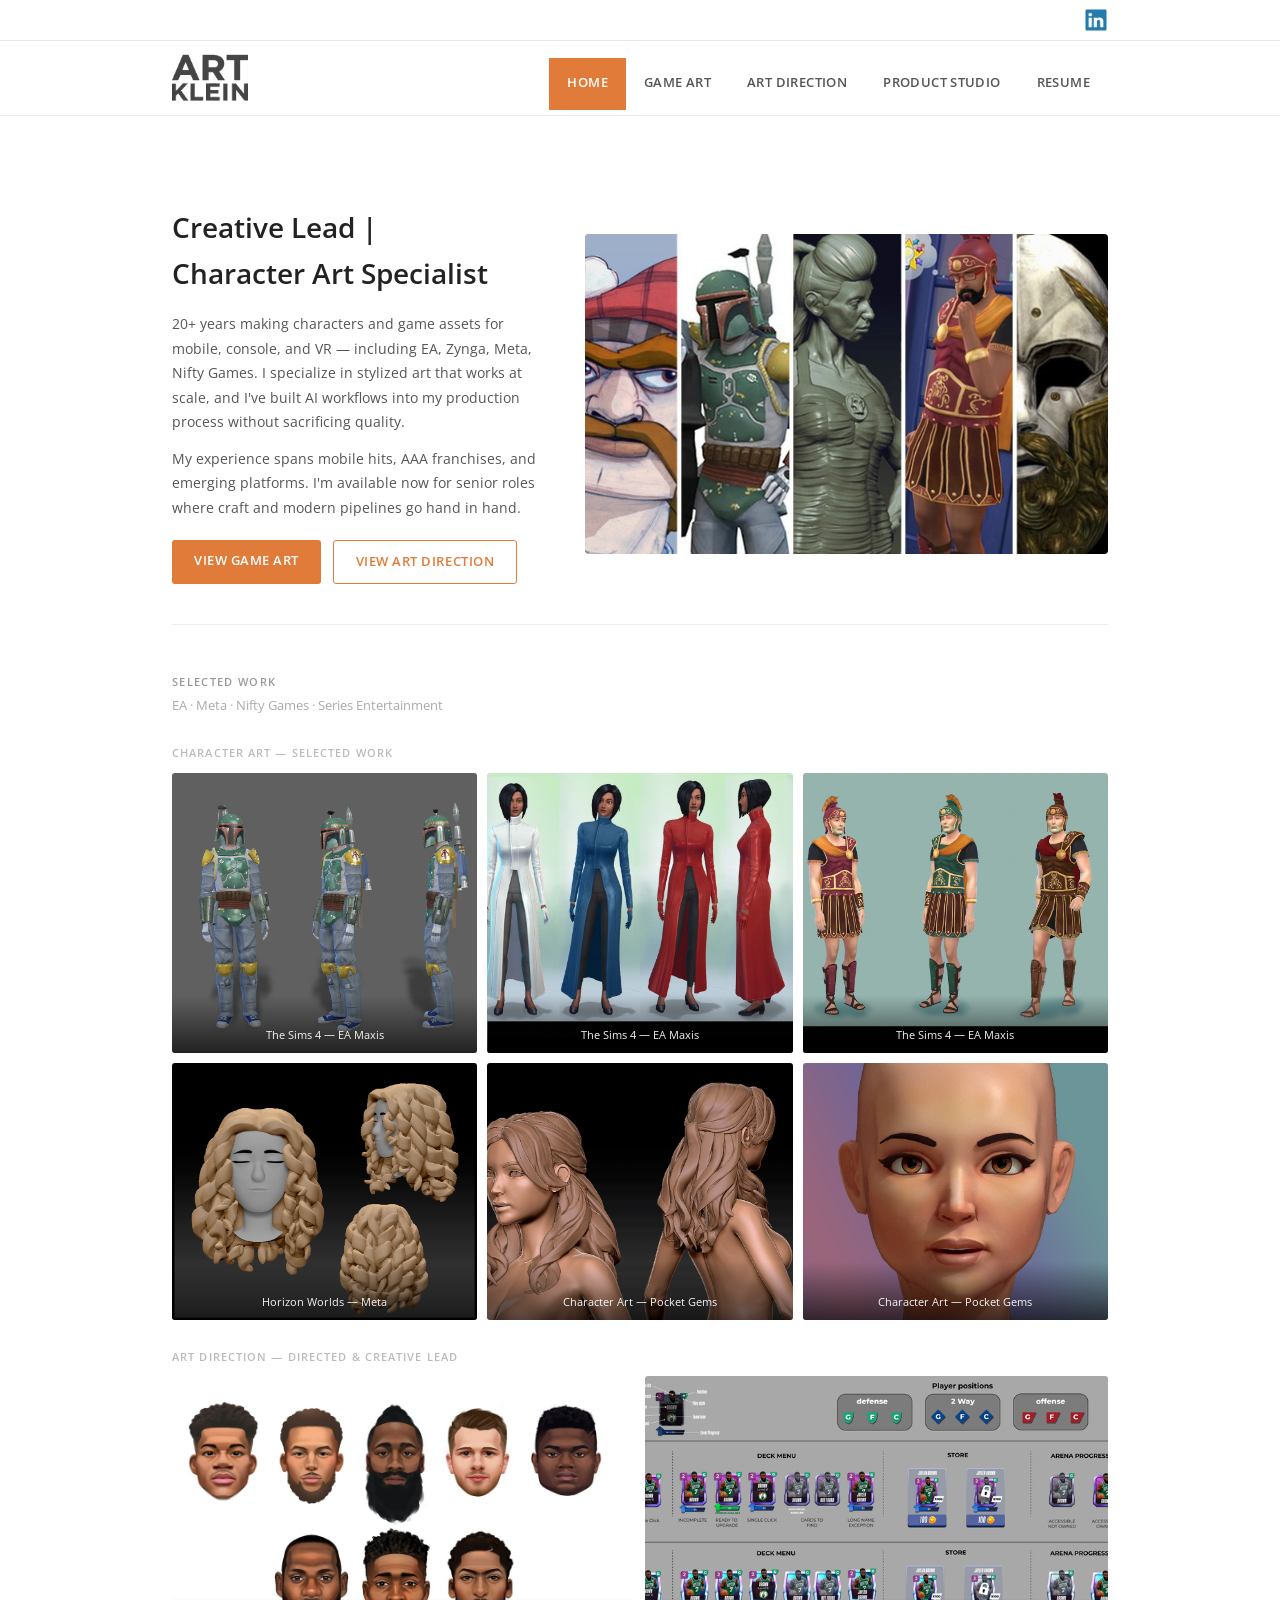
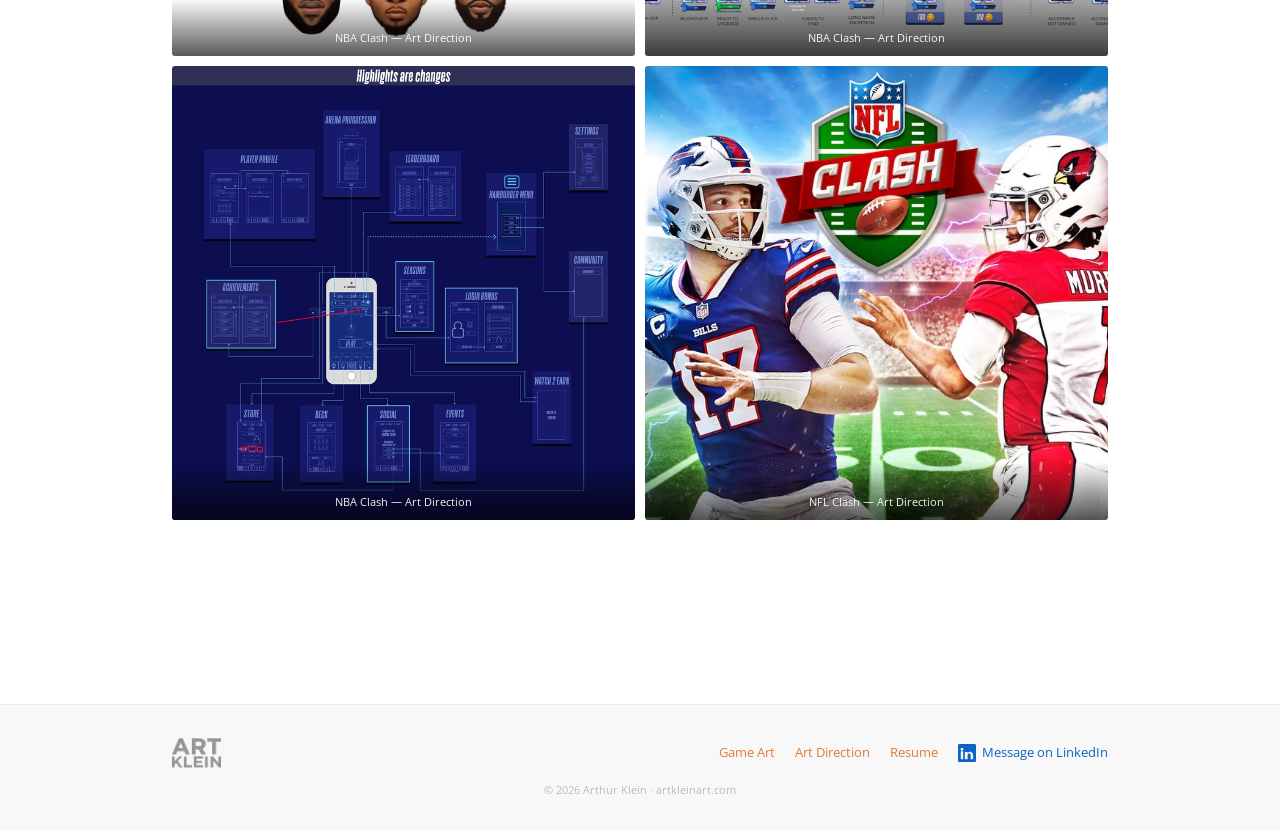
==== commit 062d03e3: "Update portfolio with Product Studio and protected gallery Reframe shipped side projects around scop" ====
--- a/index.html
+++ b/index.html
@@ -31,8 +31,8 @@
       <a href="index.html" class="active">Home</a>
       <a href="game-art.html">Game Art</a>
       <a href="art-direction.html">Art Direction</a>
-      <a href="prototypes.html">Prototypes</a>
-      <a href="docs/ARTHUR KLEIN - Resume Q12026.pdf" target="_blank">Resume</a>
+      <a href="prototypes.html">Product Studio</a>
+      <a href="https://www.linkedin.com/in/arthurjklein/" target="_blank" rel="noopener">Resume</a>
     </nav>
     </div>
   </header>
@@ -201,7 +201,7 @@
       <div class="footer-links">
         <a href="game-art.html">Game Art</a>
         <a href="art-direction.html">Art Direction</a>
-        <a href="docs/ARTHUR KLEIN - Resume Q12026.pdf" target="_blank">Resume</a>
+        <a href="https://www.linkedin.com/in/arthurjklein/" target="_blank" rel="noopener">Resume</a>
         <a href="https://www.linkedin.com/in/arthurjklein/" target="_blank" rel="noopener" class="footer-linkedin">
           <svg width="18" height="18" viewBox="0 0 24 24" fill="currentColor">
             <path d="M20.447 20.452h-3.554v-5.569c0-1.328-.475-2.236-1.986-2.236-1.081 0-1.722.731-2.004 1.437-.103.249-.129.597-.129.946v5.422h-3.554s.05-8.867 0-9.776h3.554v1.385c-.009.015-.021.029-.03.043h.03v-.043c.477-.734 1.329-1.783 3.232-1.783 2.356 0 4.124 1.539 4.124 4.853v5.321zM5.337 8.855c-1.144 0-1.915-.758-1.915-1.705 0-.956.77-1.703 1.916-1.703.981 0 1.914.747 1.924 1.703 0 .947-.743 1.705-1.924 1.705zm1.581 11.597H3.715V9.505h3.203v10.947zM22.225 0H1.771C.792 0 0 .774 0 1.729v20.542C0 23.227.792 24 1.771 24h20.451C23.2 24 24 23.227 24 22.271V1.729C24 .774 23.2 0 22.225 0z"/>
--- a/style.css
+++ b/style.css
@@ -439,6 +439,548 @@
   flex-shrink: 0;
 }
 
+/* --- Protected portfolio sections ------------------------- */
+.protected-work {
+  display: grid;
+  grid-template-columns: minmax(0, 1.1fr) minmax(280px, 0.9fr);
+  gap: 20px 28px;
+  align-items: start;
+  background: linear-gradient(135deg, #fffaf6, #f7f3ee);
+  border: 1px solid #ead8c8;
+  border-left: 4px solid #e07b39;
+  border-radius: 4px;
+  padding: 24px;
+  margin: 26px 0 28px;
+}
+
+.protected-work-copy h2 {
+  font-size: 19px;
+  font-weight: 600;
+  color: #222;
+  margin-bottom: 8px;
+}
+
+.protected-work-copy p {
+  font-size: 13px;
+  color: #555;
+  line-height: 1.75;
+}
+
+.protected-kicker {
+  font-size: 11px !important;
+  font-weight: 600;
+  color: #b66a34 !important;
+  text-transform: uppercase;
+  letter-spacing: 0.11em;
+  margin-bottom: 6px;
+}
+
+.protected-form {
+  background: rgba(255, 255, 255, 0.7);
+  border: 1px solid rgba(224, 123, 57, 0.2);
+  border-radius: 4px;
+  padding: 16px;
+}
+
+.protected-form label {
+  display: block;
+  font-size: 12px;
+  font-weight: 600;
+  color: #555;
+  margin-bottom: 8px;
+}
+
+.protected-form-row {
+  display: flex;
+  gap: 8px;
+}
+
+.protected-form input {
+  flex: 1;
+  min-width: 0;
+  border: 1px solid #d8c8bc;
+  border-radius: 3px;
+  color: #333;
+  font: inherit;
+  font-size: 14px;
+  padding: 10px 11px;
+}
+
+.protected-form input:focus {
+  border-color: #e07b39;
+  outline: 2px solid rgba(224, 123, 57, 0.16);
+  outline-offset: 1px;
+}
+
+.protected-form button {
+  border: 0;
+  border-radius: 3px;
+  background: #e07b39;
+  color: #fff;
+  cursor: pointer;
+  font-size: 12px;
+  font-weight: 600;
+  letter-spacing: 0.04em;
+  padding: 0 16px;
+  text-transform: uppercase;
+  transition: background 0.15s, opacity 0.15s;
+}
+
+.protected-form button:hover { background: #c8692a; }
+.protected-form button:disabled {
+  cursor: default;
+  opacity: 0.65;
+}
+
+.protected-helper,
+.protected-message {
+  font-size: 12px;
+  color: #888;
+  line-height: 1.5;
+  margin-top: 9px;
+}
+
+.protected-message.success { color: #4f7a39; }
+.protected-message.error { color: #b94a3a; }
+
+.protected-teaser-grid {
+  grid-column: 1 / -1;
+  display: grid;
+  grid-template-columns: repeat(4, 1fr);
+  gap: 10px;
+}
+
+.protected-teaser-card {
+  min-height: 118px;
+  display: flex;
+  flex-direction: column;
+  align-items: center;
+  justify-content: center;
+  gap: 10px;
+  background: rgba(255, 255, 255, 0.62);
+  border: 1px solid rgba(80, 60, 45, 0.1);
+  border-radius: 4px;
+  color: #8f7b6b;
+  font-size: 11px;
+  font-weight: 600;
+  letter-spacing: 0.08em;
+  text-align: center;
+  text-transform: uppercase;
+}
+
+.protected-teaser-shape {
+  width: 42px;
+  height: 64px;
+  display: block;
+  background:
+    radial-gradient(circle at 50% 17%, rgba(80, 60, 45, 0.3) 0 11px, transparent 12px),
+    linear-gradient(rgba(80, 60, 45, 0.28), rgba(80, 60, 45, 0.1));
+  border-radius: 22px 22px 11px 11px;
+  filter: blur(0.2px);
+  opacity: 0.7;
+}
+
+.protected-work.is-unlocked .protected-teaser-grid,
+.protected-work.is-unlocked .protected-form label,
+.protected-work.is-unlocked .protected-form-row,
+.protected-work.is-unlocked .protected-helper {
+  display: none;
+}
+
+.protected-gallery-heading {
+  margin-top: 30px;
+}
+
+/* --- Product Studio --------------------------------------- */
+.studio-hero {
+  padding: 28px 0 44px;
+  border-bottom: 1px solid #e8e8e8;
+}
+
+.studio-kicker,
+.studio-section-kicker {
+  font-size: 11px;
+  font-weight: 600;
+  color: #b66a34;
+  text-transform: uppercase;
+  letter-spacing: 0.12em;
+}
+
+.studio-hero h1 {
+  max-width: 760px;
+  margin: 8px 0 14px;
+  color: #222;
+  font-size: clamp(30px, 5vw, 48px);
+  font-weight: 600;
+  line-height: 1.15;
+  letter-spacing: -0.025em;
+}
+
+.studio-lead {
+  max-width: 700px;
+  color: #555;
+  font-size: 16px;
+  line-height: 1.75;
+}
+
+.studio-note {
+  max-width: 700px;
+  margin-top: 12px;
+  color: #888;
+  font-size: 13px;
+}
+
+.product-index {
+  display: grid;
+  grid-template-columns: repeat(3, minmax(0, 1fr));
+  gap: 16px;
+  margin: 32px 0 64px;
+}
+
+.product-card {
+  display: flex;
+  min-width: 0;
+  flex-direction: column;
+  overflow: hidden;
+  border: 1px solid #e3e3e3;
+  border-radius: 5px;
+  background: #fff;
+  color: inherit;
+  text-decoration: none;
+  transition: transform 0.18s ease, border-color 0.18s ease, box-shadow 0.18s ease;
+}
+
+.product-card:hover {
+  transform: translateY(-2px);
+  border-color: #d4b59f;
+  box-shadow: 0 8px 24px rgba(70, 45, 25, 0.08);
+  text-decoration: none;
+}
+
+.product-card:focus-visible,
+.studio-link:focus-visible,
+.studio-cta a:focus-visible {
+  outline: 3px solid rgba(224, 123, 57, 0.32);
+  outline-offset: 3px;
+}
+
+.product-card-image {
+  aspect-ratio: 16 / 9;
+  overflow: hidden;
+  background: #f2f0ed;
+}
+
+.product-card-image img {
+  width: 100%;
+  height: 100%;
+  object-fit: cover;
+  transition: transform 0.3s ease;
+}
+
+.product-card:hover .product-card-image img {
+  transform: scale(1.02);
+}
+
+.product-card-body {
+  display: flex;
+  flex: 1;
+  flex-direction: column;
+  padding: 16px;
+}
+
+.product-card-heading,
+.product-case-heading {
+  display: flex;
+  align-items: center;
+  justify-content: space-between;
+  gap: 12px;
+}
+
+.product-card h2 {
+  color: #222;
+  font-size: 18px;
+  font-weight: 600;
+  line-height: 1.3;
+}
+
+.product-card p {
+  margin: 10px 0 16px;
+  color: #666;
+  font-size: 13px;
+  line-height: 1.65;
+}
+
+.product-card-links {
+  display: flex;
+  align-items: center;
+  justify-content: space-between;
+  gap: 12px;
+  margin-top: auto;
+}
+
+.status-pill {
+  display: inline-flex;
+  align-items: center;
+  flex-shrink: 0;
+  border: 1px solid #b8d7a9;
+  border-radius: 999px;
+  background: #f1f8ed;
+  color: #4f7a39;
+  font-size: 10px;
+  font-weight: 600;
+  line-height: 1;
+  padding: 5px 8px;
+  text-transform: uppercase;
+  letter-spacing: 0.08em;
+}
+
+.status-pill.beta {
+  border-color: #d8c0e9;
+  background: #f7f0fb;
+  color: #79508e;
+}
+
+.studio-link {
+  margin-top: auto;
+  color: #c8692a;
+  font-size: 12px;
+  font-weight: 600;
+  text-transform: uppercase;
+  letter-spacing: 0.06em;
+}
+
+.product-case {
+  padding: 58px 0 64px;
+  border-top: 1px solid #e8e8e8;
+}
+
+.product-case-heading h2 {
+  margin: 6px 0 0;
+  color: #222;
+  font-size: 30px;
+  font-weight: 600;
+  letter-spacing: -0.02em;
+}
+
+.product-case-intro {
+  max-width: 720px;
+  margin: 16px 0 28px;
+  color: #555;
+  font-size: 15px;
+  line-height: 1.75;
+}
+
+.product-case-layout {
+  display: grid;
+  grid-template-columns: minmax(0, 0.95fr) minmax(0, 1.05fr);
+  gap: 32px;
+  align-items: start;
+}
+
+.case-proof {
+  margin: 0;
+  border-top: 1px solid #ddd;
+}
+
+.case-proof-row {
+  display: grid;
+  grid-template-columns: 116px 1fr;
+  gap: 16px;
+  padding: 15px 0;
+  border-bottom: 1px solid #eee;
+}
+
+.case-proof dt {
+  color: #888;
+  font-size: 10px;
+  font-weight: 600;
+  text-transform: uppercase;
+  letter-spacing: 0.08em;
+}
+
+.case-proof dd {
+  color: #444;
+  font-size: 13px;
+  line-height: 1.65;
+}
+
+.case-media {
+  overflow: hidden;
+  border-radius: 5px;
+  background: #19191c;
+}
+
+.case-media img {
+  width: 100%;
+  max-height: 520px;
+  object-fit: cover;
+}
+
+.case-media.portrait img {
+  height: 520px;
+  object-position: center 30%;
+}
+
+.case-media.logo img {
+  height: 500px;
+  object-fit: contain;
+  padding: 24px;
+}
+
+.case-media figcaption {
+  padding: 11px 14px 13px;
+  background: #f7f7f7;
+  color: #777;
+  font-size: 11px;
+  line-height: 1.55;
+}
+
+.product-tags {
+  display: flex;
+  flex-wrap: wrap;
+  gap: 6px;
+  margin-top: 18px;
+}
+
+.product-tag {
+  border-radius: 999px;
+  background: #f2f2f2;
+  color: #777;
+  font-size: 10px;
+  font-weight: 600;
+  padding: 4px 9px;
+  text-transform: uppercase;
+  letter-spacing: 0.06em;
+}
+
+.case-actions {
+  display: flex;
+  flex-wrap: wrap;
+  gap: 12px;
+  margin-top: 22px;
+}
+
+.release-section,
+.practice-section,
+.direction-section {
+  padding: 56px 0;
+  border-top: 1px solid #e8e8e8;
+}
+
+.studio-section-title {
+  margin: 6px 0 10px;
+  color: #222;
+  font-size: 24px;
+  font-weight: 600;
+}
+
+.studio-section-intro {
+  max-width: 720px;
+  margin-bottom: 24px;
+  color: #666;
+  font-size: 14px;
+  line-height: 1.75;
+}
+
+.release-log {
+  display: grid;
+  grid-template-columns: repeat(3, minmax(0, 1fr));
+  border: 1px solid #e4e4e4;
+  border-radius: 5px;
+}
+
+.release-item {
+  padding: 18px;
+}
+
+.release-item + .release-item {
+  border-left: 1px solid #e4e4e4;
+}
+
+.release-item time {
+  display: block;
+  margin-bottom: 5px;
+  color: #b66a34;
+  font-size: 10px;
+  font-weight: 600;
+  text-transform: uppercase;
+  letter-spacing: 0.08em;
+}
+
+.release-item strong {
+  display: block;
+  margin-bottom: 4px;
+  color: #333;
+  font-size: 14px;
+}
+
+.release-item p {
+  color: #777;
+  font-size: 12px;
+  line-height: 1.6;
+}
+
+.practice-steps {
+  display: grid;
+  grid-template-columns: repeat(5, minmax(0, 1fr));
+  overflow: hidden;
+  border: 1px solid #e4e4e4;
+  border-radius: 5px;
+  background: #fafafa;
+}
+
+.practice-step {
+  min-width: 0;
+  padding: 16px 14px;
+}
+
+.practice-step + .practice-step {
+  border-left: 1px solid #e4e4e4;
+}
+
+.practice-step strong {
+  display: block;
+  margin-bottom: 4px;
+  color: #444;
+  font-size: 12px;
+}
+
+.practice-step span {
+  color: #888;
+  font-size: 11px;
+  line-height: 1.5;
+}
+
+.direction-section .brief-grid {
+  margin-bottom: 0;
+}
+
+.studio-cta {
+  margin-top: 56px;
+  padding: 30px;
+  border-left: 4px solid #e07b39;
+  border-radius: 0 5px 5px 0;
+  background: #faf6f2;
+}
+
+.studio-cta h2 {
+  margin-bottom: 8px;
+  color: #222;
+  font-size: 22px;
+  font-weight: 600;
+}
+
+.studio-cta p {
+  max-width: 680px;
+  color: #555;
+  font-size: 14px;
+  line-height: 1.7;
+}
+
+.studio-cta .hero-buttons {
+  margin-top: 18px;
+}
+
 /* --- Divider ---------------------------------------------- */
 hr.divider {
   border: none;
@@ -513,6 +1055,36 @@
   }
 
   .grid-3 { grid-template-columns: repeat(2, 1fr); }
+
+  .protected-work {
+    grid-template-columns: 1fr;
+  }
+
+  .protected-teaser-grid {
+    grid-template-columns: repeat(2, 1fr);
+  }
+
+  .product-index {
+    grid-template-columns: 1fr;
+  }
+
+  .product-card {
+    display: grid;
+    grid-template-columns: minmax(220px, 0.9fr) minmax(0, 1.1fr);
+  }
+
+  .product-case-layout {
+    grid-template-columns: 1fr;
+  }
+
+  .release-log {
+    grid-template-columns: 1fr;
+  }
+
+  .release-item + .release-item {
+    border-top: 1px solid #e4e4e4;
+    border-left: 0;
+  }
 }
 
 /* ============================================================
@@ -537,11 +1109,13 @@
     width: 100%;
     border-top: 1px solid #f0f0f0;
     margin-top: 4px;
+    flex-wrap: wrap;
   }
 
   .site-nav a {
     padding: 10px 12px;
     font-size: 12px;
+    flex-shrink: 0;
   }
 
   .page-content { padding: 24px 16px 48px; }
@@ -553,6 +1127,75 @@
   .grid-2, .grid-3 { grid-template-columns: 1fr; }
 
   .img-card.tall { min-height: 240px; }
+
+  .studio-hero {
+    padding: 18px 0 34px;
+  }
+
+  .studio-lead {
+    font-size: 15px;
+  }
+
+  .product-index {
+    margin: 24px 0 46px;
+  }
+
+  .product-card {
+    display: flex;
+  }
+
+  .product-case {
+    padding: 44px 0 48px;
+  }
+
+  .product-case-heading {
+    align-items: flex-start;
+  }
+
+  .product-case-heading h2 {
+    font-size: 26px;
+  }
+
+  .case-proof-row {
+    grid-template-columns: 1fr;
+    gap: 5px;
+  }
+
+  .case-media.portrait img,
+  .case-media.logo img {
+    height: 400px;
+  }
+
+  .release-section,
+  .practice-section,
+  .direction-section {
+    padding: 44px 0;
+  }
+
+  .practice-steps {
+    grid-template-columns: 1fr;
+  }
+
+  .practice-step + .practice-step {
+    border-top: 1px solid #e4e4e4;
+    border-left: 0;
+  }
+
+  .studio-cta {
+    padding: 24px 20px;
+  }
+
+  .protected-work {
+    padding: 18px;
+  }
+
+  .protected-form-row {
+    flex-direction: column;
+  }
+
+  .protected-form button {
+    min-height: 40px;
+  }
 
   .site-footer { padding: 24px 0; }
   .site-footer-inner {
@@ -681,6 +1324,7 @@
 }
 
 .brief-card-title {
+  display: block;
   font-size: 16px;
   font-weight: 600;
   color: #222;
@@ -708,6 +1352,7 @@
 }
 
 .brief-card-summary {
+  display: block;
   font-size: 13px;
   color: #666;
   line-height: 1.6;
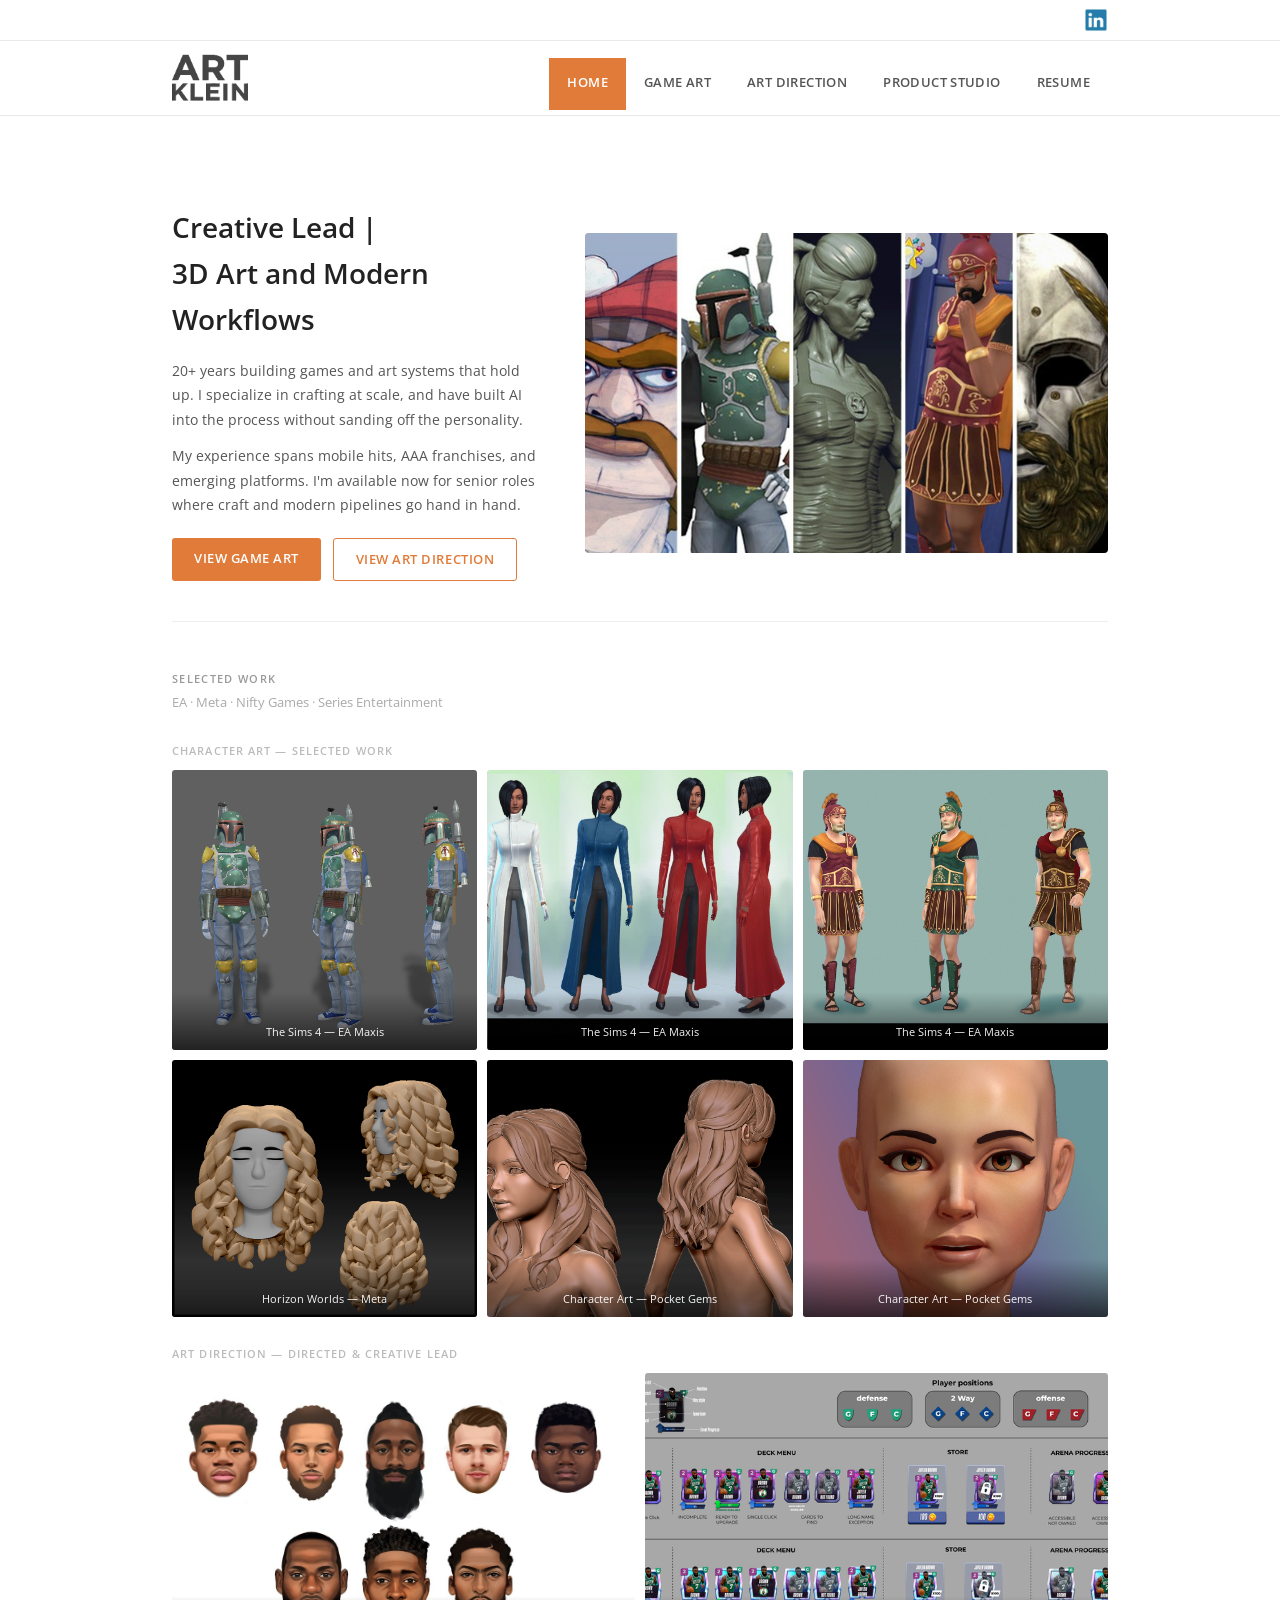
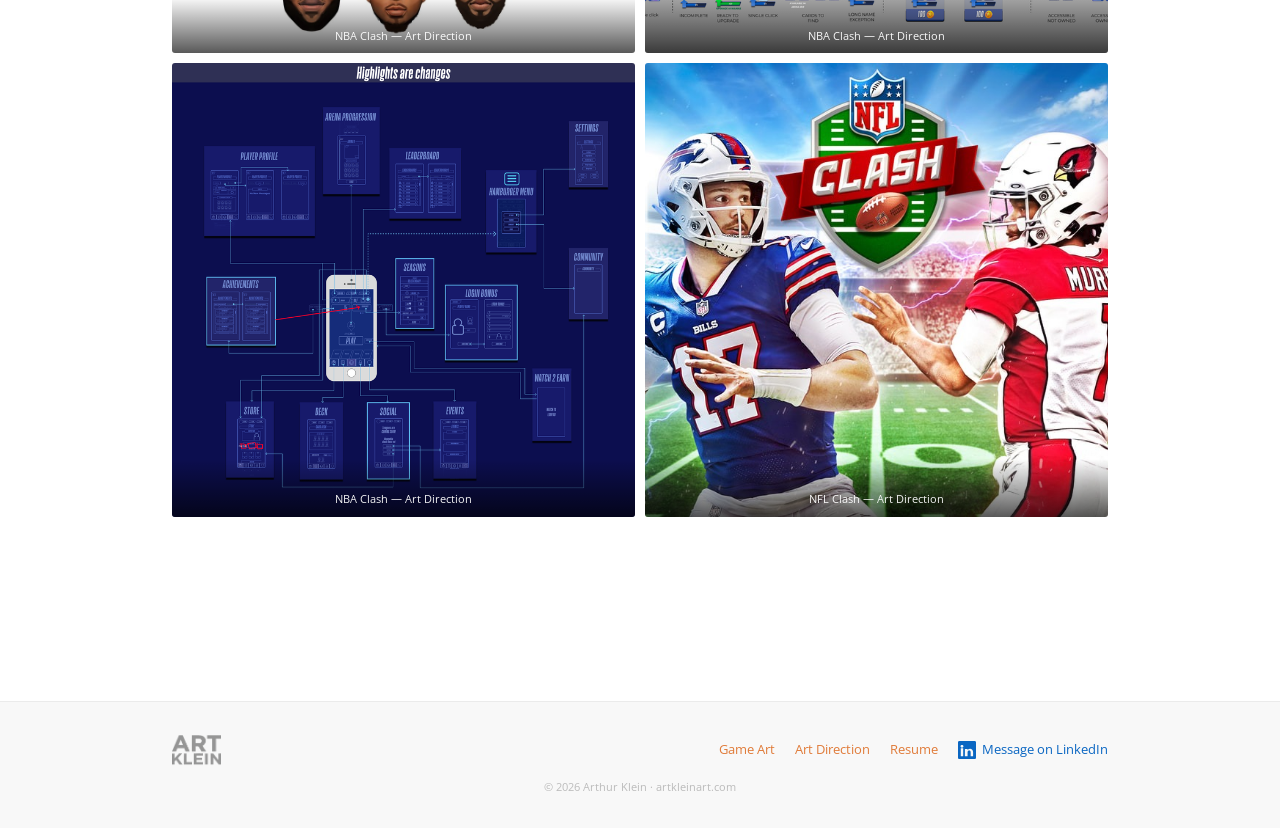
==== commit 164d6679: "Updated the header text" ====
--- a/index.html
+++ b/index.html
@@ -43,10 +43,9 @@
     <section class="hero">
       <div class="hero-text">
         <h1>Creative Lead | <br>
-          Character Art Specialist</h1>
+          3D Art and Modern Workflows</h1>
         <p>
-          20+ years making characters and game assets for mobile, console, and VR — including EA, Zynga, Meta, Nifty Games.
-          I specialize in stylized art that works at scale, and I've built AI workflows into my production process without sacrificing quality.
+          20+ years building games and art systems that hold up. I specialize in crafting at scale, and have built AI into the process without sanding off the personality.
         </p>
         <p>
           My experience spans mobile hits, AAA franchises, and emerging platforms. I'm available now for senior roles where craft and modern pipelines go hand in hand.
--- a/style.css
+++ b/style.css
@@ -593,11 +593,10 @@
 
 /* --- Product Studio --------------------------------------- */
 .studio-hero {
-  padding: 28px 0 44px;
+  padding: 32px 0 32px;
   border-bottom: 1px solid #e8e8e8;
 }
 
-.studio-kicker,
 .studio-section-kicker {
   font-size: 11px;
   font-weight: 600;
@@ -607,27 +606,16 @@
 }
 
 .studio-hero h1 {
-  max-width: 760px;
-  margin: 8px 0 14px;
+  margin-bottom: 8px;
   color: #222;
-  font-size: clamp(30px, 5vw, 48px);
-  font-weight: 600;
-  line-height: 1.15;
-  letter-spacing: -0.025em;
+  font-size: 28px;
+  font-weight: 600;
 }
 
 .studio-lead {
-  max-width: 700px;
   color: #555;
-  font-size: 16px;
+  font-size: 14px;
   line-height: 1.75;
-}
-
-.studio-note {
-  max-width: 700px;
-  margin-top: 12px;
-  color: #888;
-  font-size: 13px;
 }
 
 .product-index {
@@ -698,7 +686,7 @@
 
 .product-card h2 {
   color: #222;
-  font-size: 18px;
+  font-size: 16px;
   font-weight: 600;
   line-height: 1.3;
 }
@@ -755,19 +743,21 @@
 }
 
 .product-case-heading h2 {
+  display: inline-block;
   margin: 6px 0 0;
+  padding-bottom: 8px;
   color: #222;
-  font-size: 30px;
-  font-weight: 600;
-  letter-spacing: -0.02em;
+  font-size: 26px;
+  font-weight: 600;
+  border-bottom: 2px solid #e07b39;
 }
 
 .product-case-intro {
   max-width: 720px;
   margin: 16px 0 28px;
   color: #555;
-  font-size: 15px;
-  line-height: 1.75;
+  font-size: 14px;
+  line-height: 1.8;
 }
 
 .product-case-layout {
@@ -827,14 +817,6 @@
   padding: 24px;
 }
 
-.case-media figcaption {
-  padding: 11px 14px 13px;
-  background: #f7f7f7;
-  color: #777;
-  font-size: 11px;
-  line-height: 1.55;
-}
-
 .product-tags {
   display: flex;
   flex-wrap: wrap;
@@ -860,9 +842,7 @@
   margin-top: 22px;
 }
 
-.release-section,
-.practice-section,
-.direction-section {
+.practice-section {
   padding: 56px 0;
   border-top: 1px solid #e8e8e8;
 }
@@ -870,7 +850,7 @@
 .studio-section-title {
   margin: 6px 0 10px;
   color: #222;
-  font-size: 24px;
+  font-size: 18px;
   font-weight: 600;
 }
 
@@ -880,44 +860,6 @@
   color: #666;
   font-size: 14px;
   line-height: 1.75;
-}
-
-.release-log {
-  display: grid;
-  grid-template-columns: repeat(3, minmax(0, 1fr));
-  border: 1px solid #e4e4e4;
-  border-radius: 5px;
-}
-
-.release-item {
-  padding: 18px;
-}
-
-.release-item + .release-item {
-  border-left: 1px solid #e4e4e4;
-}
-
-.release-item time {
-  display: block;
-  margin-bottom: 5px;
-  color: #b66a34;
-  font-size: 10px;
-  font-weight: 600;
-  text-transform: uppercase;
-  letter-spacing: 0.08em;
-}
-
-.release-item strong {
-  display: block;
-  margin-bottom: 4px;
-  color: #333;
-  font-size: 14px;
-}
-
-.release-item p {
-  color: #777;
-  font-size: 12px;
-  line-height: 1.6;
 }
 
 .practice-steps {
@@ -951,10 +893,6 @@
   line-height: 1.5;
 }
 
-.direction-section .brief-grid {
-  margin-bottom: 0;
-}
-
 .studio-cta {
   margin-top: 56px;
   padding: 30px;
@@ -963,22 +901,8 @@
   background: #faf6f2;
 }
 
-.studio-cta h2 {
-  margin-bottom: 8px;
-  color: #222;
-  font-size: 22px;
-  font-weight: 600;
-}
-
-.studio-cta p {
-  max-width: 680px;
-  color: #555;
-  font-size: 14px;
-  line-height: 1.7;
-}
-
 .studio-cta .hero-buttons {
-  margin-top: 18px;
+  margin-top: 0;
 }
 
 /* --- Divider ---------------------------------------------- */
@@ -1076,15 +1000,6 @@
   .product-case-layout {
     grid-template-columns: 1fr;
   }
-
-  .release-log {
-    grid-template-columns: 1fr;
-  }
-
-  .release-item + .release-item {
-    border-top: 1px solid #e4e4e4;
-    border-left: 0;
-  }
 }
 
 /* ============================================================
@@ -1129,11 +1044,7 @@
   .img-card.tall { min-height: 240px; }
 
   .studio-hero {
-    padding: 18px 0 34px;
-  }
-
-  .studio-lead {
-    font-size: 15px;
+    padding: 20px 0 24px;
   }
 
   .product-index {
@@ -1153,7 +1064,7 @@
   }
 
   .product-case-heading h2 {
-    font-size: 26px;
+    font-size: 22px;
   }
 
   .case-proof-row {
@@ -1166,9 +1077,7 @@
     height: 400px;
   }
 
-  .release-section,
-  .practice-section,
-  .direction-section {
+  .practice-section {
     padding: 44px 0;
   }
 
@@ -1286,198 +1195,3 @@
   display: none;
 }
 
-/* ============================================================
-   BRIEF CARDS
-   ============================================================ */
-.brief-grid {
-  display: grid;
-  grid-template-columns: repeat(2, 1fr);
-  gap: 16px;
-  margin-bottom: 24px;
-}
-
-.brief-card {
-  border: 1px solid #e0e0e0;
-  border-radius: 4px;
-  background: #fff;
-  transition: border-color 0.15s, box-shadow 0.15s;
-}
-.brief-card:hover {
-  border-color: #ccc;
-  box-shadow: 0 2px 8px rgba(0,0,0,0.06);
-}
-
-.brief-card summary {
-  display: flex;
-  align-items: flex-start;
-  justify-content: space-between;
-  padding: 20px 20px 16px;
-  cursor: pointer;
-  list-style: none;
-}
-.brief-card summary::-webkit-details-marker { display: none; }
-.brief-card summary::marker { display: none; content: ""; }
-
-.brief-card-header {
-  flex: 1;
-  min-width: 0;
-}
-
-.brief-card-title {
-  display: block;
-  font-size: 16px;
-  font-weight: 600;
-  color: #222;
-  margin-bottom: 6px;
-  line-height: 1.3;
-}
-
-.brief-tags {
-  display: flex;
-  gap: 6px;
-  flex-wrap: wrap;
-  margin-bottom: 8px;
-}
-
-.brief-tag {
-  display: inline-block;
-  font-size: 11px;
-  font-weight: 600;
-  color: #777;
-  background: #f4f4f4;
-  padding: 2px 10px;
-  border-radius: 12px;
-  text-transform: uppercase;
-  letter-spacing: 0.04em;
-}
-
-.brief-card-summary {
-  display: block;
-  font-size: 13px;
-  color: #666;
-  line-height: 1.6;
-  margin: 0;
-}
-
-.brief-chevron {
-  flex-shrink: 0;
-  width: 20px;
-  height: 20px;
-  margin-top: 2px;
-  margin-left: 12px;
-  position: relative;
-}
-.brief-chevron::after {
-  content: "";
-  display: block;
-  width: 8px;
-  height: 8px;
-  border-right: 2px solid #bbb;
-  border-bottom: 2px solid #bbb;
-  transform: rotate(45deg);
-  transition: transform 0.2s;
-  position: absolute;
-  top: 4px;
-  left: 6px;
-}
-.brief-card[open] .brief-chevron::after {
-  transform: rotate(-135deg);
-  top: 8px;
-}
-
-.brief-body {
-  padding: 0 20px 24px;
-  border-top: 1px solid #f0f0f0;
-}
-
-.brief-body h3 {
-  font-size: 13px;
-  font-weight: 600;
-  color: #555;
-  text-transform: uppercase;
-  letter-spacing: 0.06em;
-  margin-top: 20px;
-  margin-bottom: 8px;
-}
-
-.brief-body h4 {
-  font-size: 13px;
-  font-weight: 600;
-  color: #777;
-  margin-top: 16px;
-  margin-bottom: 6px;
-}
-
-.brief-body p {
-  font-size: 14px;
-  color: #444;
-  line-height: 1.75;
-  margin-bottom: 10px;
-}
-
-.brief-body ul {
-  margin: 0 0 10px 20px;
-  font-size: 13px;
-  color: #555;
-  line-height: 1.7;
-}
-
-.brief-body code {
-  font-size: 12px;
-  background: #f5f5f5;
-  padding: 1px 5px;
-  border-radius: 3px;
-  color: #c7254e;
-}
-
-.brief-meta {
-  display: flex;
-  flex-wrap: wrap;
-  gap: 16px;
-  padding: 14px 0;
-  font-size: 12px;
-  color: #888;
-}
-.brief-meta strong {
-  color: #666;
-}
-
-.brief-files {
-  margin-top: 16px;
-  padding: 12px 14px;
-  background: #fafafa;
-  border-radius: 3px;
-  font-size: 12px;
-  color: #888;
-  line-height: 1.7;
-}
-.brief-files strong {
-  color: #666;
-}
-
-.brief-imgs {
-  display: grid;
-  grid-template-columns: 1fr 1fr;
-  gap: 8px;
-  margin: 16px 0;
-}
-.brief-imgs img {
-  width: 100%;
-  height: 170px;
-  object-fit: cover;
-  border-radius: 3px;
-  display: block;
-}
-.brief-imgs img.contain {
-  object-fit: contain;
-  background: #f5f5f5;
-}
-
-@media (max-width: 900px) {
-  .brief-grid { grid-template-columns: repeat(2, 1fr); }
-}
-@media (max-width: 600px) {
-  .brief-grid { grid-template-columns: 1fr; }
-  .brief-imgs { grid-template-columns: 1fr; }
-  .brief-imgs img { height: 180px; }
-}
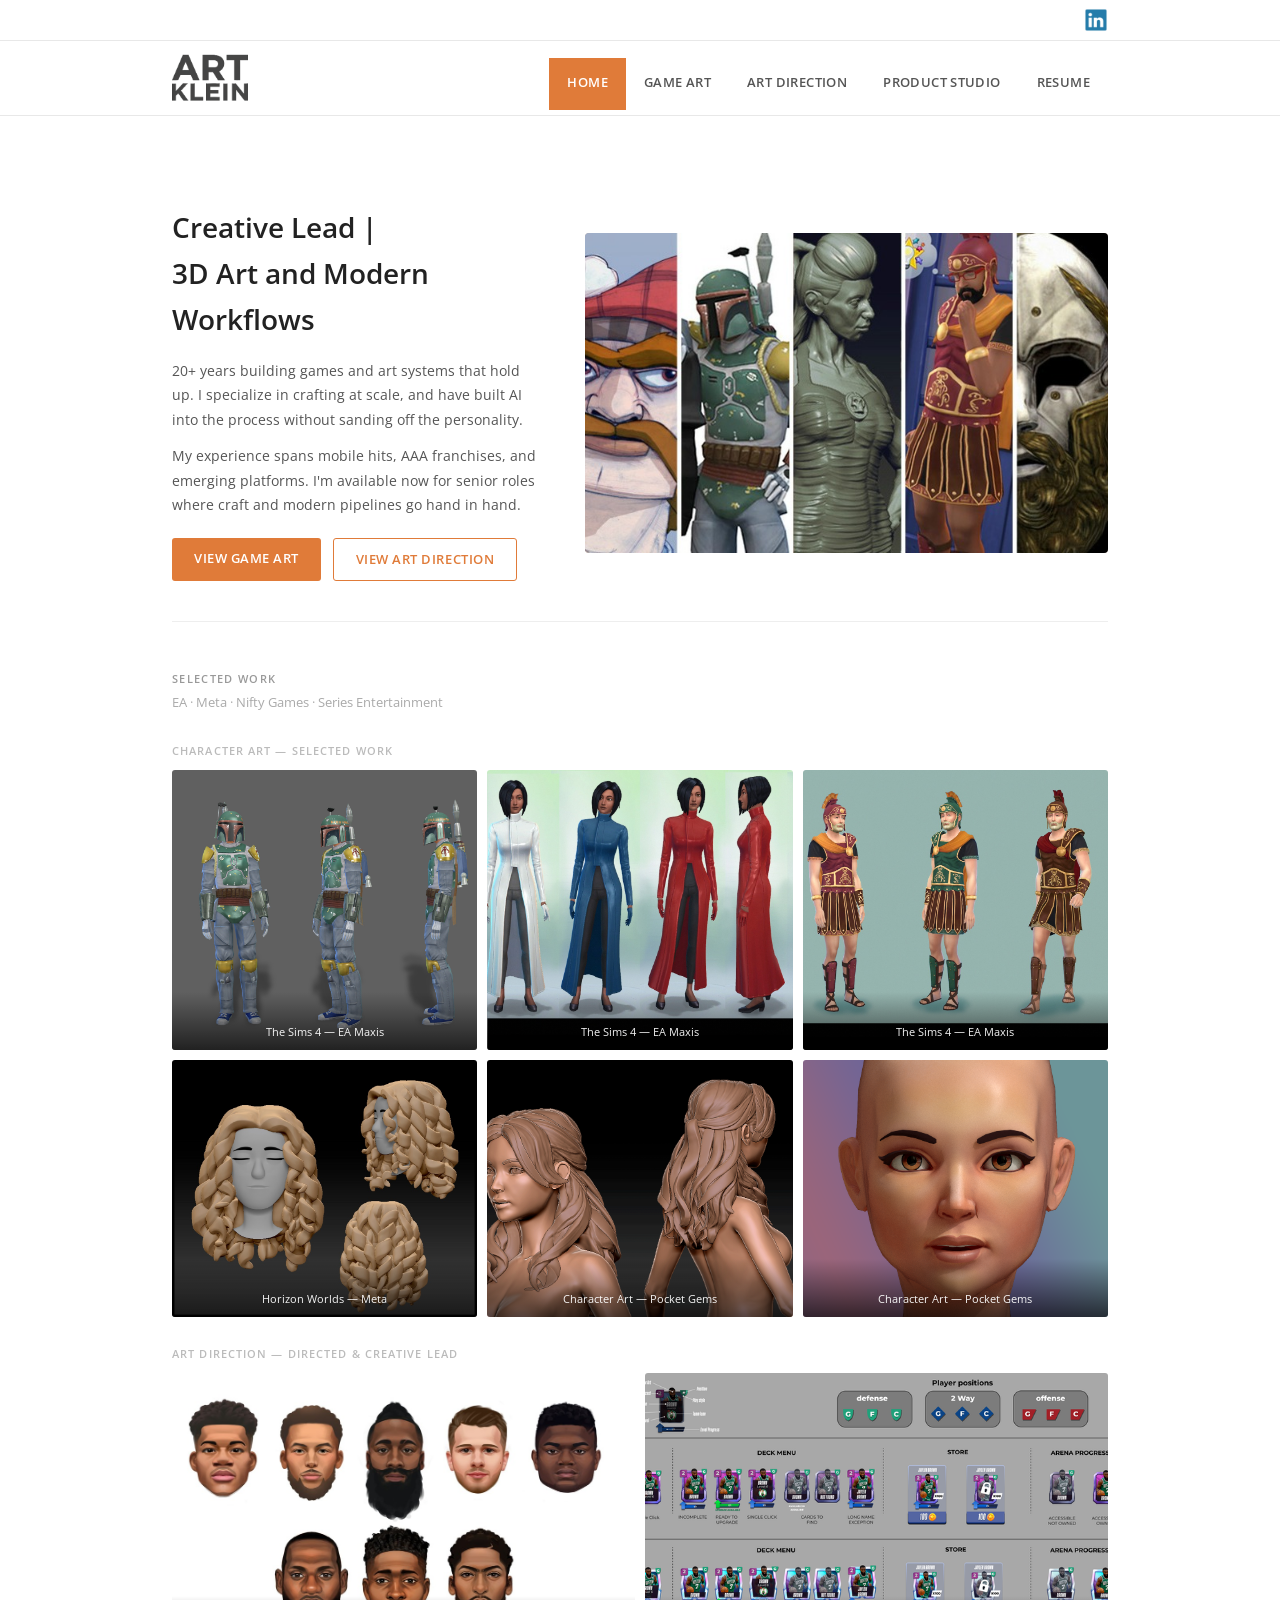
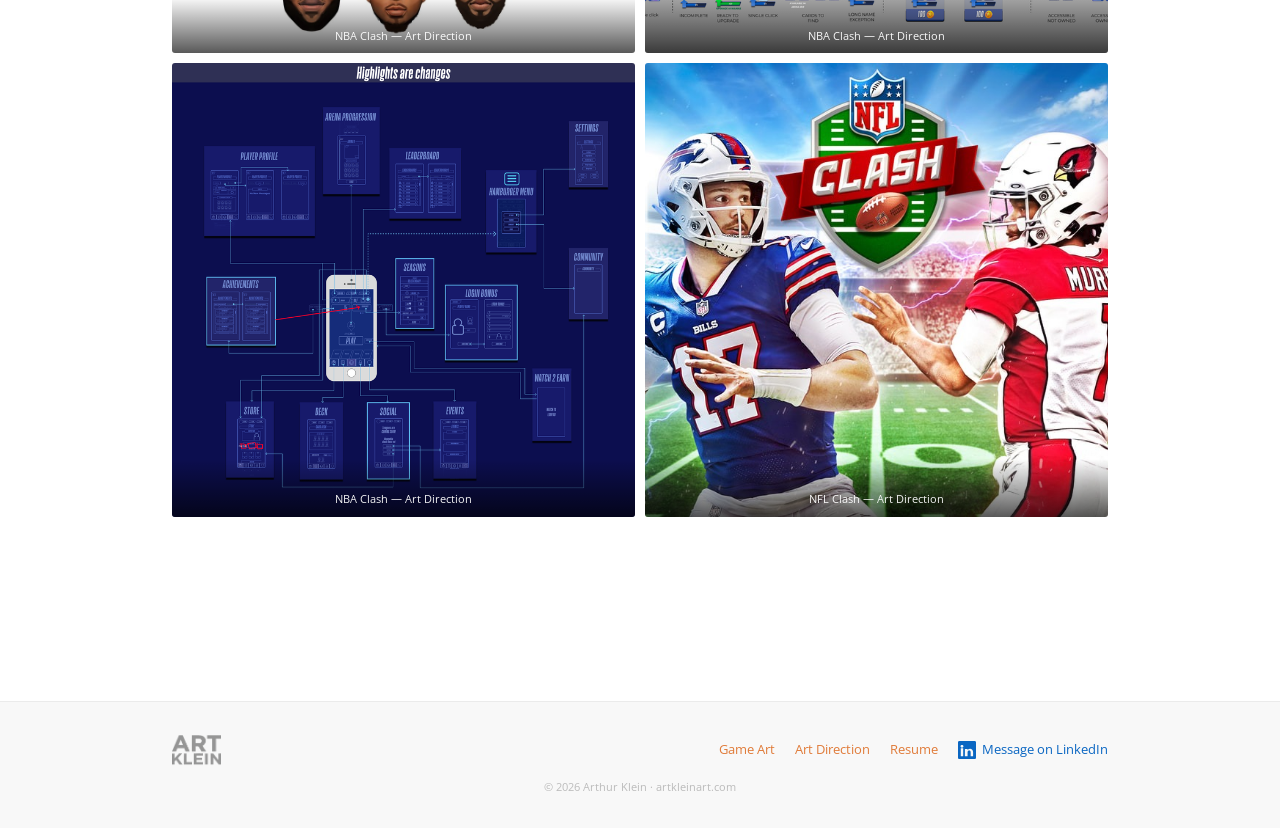
==== commit 079fb63e: "Updating the art and layout of the game-art page. Added pick your friends to the product studio page" ====
--- a/index.html
+++ b/index.html
@@ -99,7 +99,7 @@
 
       <figure class="img-card">
         <img
-          src="images/imgi_13_curlylong_orig.png"
+          src="images/horizon-worlds/hair-curly-long.jpg"
           alt="Curly and textured hair sculpts for Horizon Worlds avatars"
           loading="lazy">
         <div class="img-caption-overlay">Horizon Worlds — Meta</div>
--- a/style.css
+++ b/style.css
@@ -268,6 +268,7 @@
 }
 .grid-2 { grid-template-columns: repeat(2, 1fr); }
 .grid-3 { grid-template-columns: repeat(3, 1fr); }
+.grid-4 { grid-template-columns: repeat(4, 1fr); }
 .grid-auto { grid-template-columns: repeat(auto-fill, minmax(220px, 1fr)); }
 .span-full { grid-column: 1 / -1; }
 
@@ -347,7 +348,7 @@
 
 .img-card.tall { min-height: 280px; }
 .img-card.wide { min-height: 200px; }
-.img-card.square { min-height: 220px; }
+.img-card.square { aspect-ratio: 1 / 1; }
 .img-card.short { min-height: 160px; }
 
 /* When image src is empty, show a placeholder */
@@ -439,156 +440,114 @@
   flex-shrink: 0;
 }
 
-/* --- Protected portfolio sections ------------------------- */
-.protected-work {
+/* --- Company Game 001 character rows ---------------------- */
+.company-character-list {
   display: grid;
-  grid-template-columns: minmax(0, 1.1fr) minmax(280px, 0.9fr);
-  gap: 20px 28px;
+  gap: 28px;
+}
+
+.company-character-row {
+  border-top: 1px solid #eee;
+  padding-top: 20px;
+}
+
+.company-character-row:first-child {
+  border-top: 0;
+  padding-top: 0;
+}
+
+.company-character-grid {
+  display: grid;
+  gap: 10px;
+  grid-template-columns: repeat(3, 1fr);
+}
+
+.company-character-grid .img-card {
+  aspect-ratio: 1 / 1;
+  min-height: 0;
+}
+
+.company-character-grid .img-card.span-full,
+.company-character-grid .img-card.tall,
+.company-character-grid .img-card.wide,
+.company-character-grid .img-card.short {
+  grid-column: auto;
+  min-height: 0;
+}
+
+.company-character-grid .img-card img {
+  position: absolute;
+  inset: 0;
+  width: 100%;
+  height: 100%;
+  object-fit: cover;
+}
+
+/* Wide composites / tall full-bodies: show full frame inside the square */
+.company-character-grid .img-card.contain {
+  background: #5a5a5a;
+}
+
+.company-character-grid .img-card.contain img {
+  object-fit: contain;
+  background: transparent;
+}
+
+/* --- Horizon Worlds asset gallery ------------------------- */
+.horizon-outfit-grid {
   align-items: start;
-  background: linear-gradient(135deg, #fffaf6, #f7f3ee);
-  border: 1px solid #ead8c8;
-  border-left: 4px solid #e07b39;
-  border-radius: 4px;
-  padding: 24px;
-  margin: 26px 0 28px;
-}
-
-.protected-work-copy h2 {
-  font-size: 19px;
-  font-weight: 600;
-  color: #222;
-  margin-bottom: 8px;
-}
-
-.protected-work-copy p {
-  font-size: 13px;
-  color: #555;
-  line-height: 1.75;
-}
-
-.protected-kicker {
-  font-size: 11px !important;
-  font-weight: 600;
-  color: #b66a34 !important;
-  text-transform: uppercase;
-  letter-spacing: 0.11em;
-  margin-bottom: 6px;
-}
-
-.protected-form {
-  background: rgba(255, 255, 255, 0.7);
-  border: 1px solid rgba(224, 123, 57, 0.2);
-  border-radius: 4px;
-  padding: 16px;
-}
-
-.protected-form label {
-  display: block;
-  font-size: 12px;
-  font-weight: 600;
-  color: #555;
-  margin-bottom: 8px;
-}
-
-.protected-form-row {
-  display: flex;
-  gap: 8px;
-}
-
-.protected-form input {
-  flex: 1;
-  min-width: 0;
-  border: 1px solid #d8c8bc;
-  border-radius: 3px;
-  color: #333;
-  font: inherit;
-  font-size: 14px;
-  padding: 10px 11px;
-}
-
-.protected-form input:focus {
-  border-color: #e07b39;
-  outline: 2px solid rgba(224, 123, 57, 0.16);
-  outline-offset: 1px;
-}
-
-.protected-form button {
-  border: 0;
-  border-radius: 3px;
-  background: #e07b39;
+}
+
+.horizon-outfit-grid .img-card {
+  min-height: 0;
+  aspect-ratio: 1651 / 1161;
+  background: transparent;
+}
+
+.horizon-outfit-grid .img-card img {
+  height: 100%;
+  object-fit: cover;
+  object-position: center;
+  background: transparent;
+}
+
+.horizon-wearables-grid .img-card {
+  min-height: 0;
+  aspect-ratio: 1651 / 1161;
+  background: #292929;
+}
+
+.horizon-wearables-grid .img-card.contain img {
+  object-fit: cover;
+  object-position: center;
+  background: transparent;
+}
+
+.horizon-crop-grid .img-card {
+  min-height: 0;
+  aspect-ratio: 1651 / 1161;
+}
+
+.horizon-crop-grid .img-card.contain img,
+.horizon-crop-grid .img-card img {
+  height: 100%;
+  object-fit: cover;
+  object-position: center;
+}
+
+.gallery-count {
+  position: absolute;
+  top: 9px;
+  right: 9px;
+  z-index: 1;
+  padding: 3px 7px;
+  border-radius: 999px;
+  background: rgba(0, 0, 0, 0.72);
   color: #fff;
-  cursor: pointer;
-  font-size: 12px;
-  font-weight: 600;
-  letter-spacing: 0.04em;
-  padding: 0 16px;
-  text-transform: uppercase;
-  transition: background 0.15s, opacity 0.15s;
-}
-
-.protected-form button:hover { background: #c8692a; }
-.protected-form button:disabled {
-  cursor: default;
-  opacity: 0.65;
-}
-
-.protected-helper,
-.protected-message {
-  font-size: 12px;
-  color: #888;
-  line-height: 1.5;
-  margin-top: 9px;
-}
-
-.protected-message.success { color: #4f7a39; }
-.protected-message.error { color: #b94a3a; }
-
-.protected-teaser-grid {
-  grid-column: 1 / -1;
-  display: grid;
-  grid-template-columns: repeat(4, 1fr);
-  gap: 10px;
-}
-
-.protected-teaser-card {
-  min-height: 118px;
-  display: flex;
-  flex-direction: column;
-  align-items: center;
-  justify-content: center;
-  gap: 10px;
-  background: rgba(255, 255, 255, 0.62);
-  border: 1px solid rgba(80, 60, 45, 0.1);
-  border-radius: 4px;
-  color: #8f7b6b;
-  font-size: 11px;
-  font-weight: 600;
-  letter-spacing: 0.08em;
-  text-align: center;
-  text-transform: uppercase;
-}
-
-.protected-teaser-shape {
-  width: 42px;
-  height: 64px;
-  display: block;
-  background:
-    radial-gradient(circle at 50% 17%, rgba(80, 60, 45, 0.3) 0 11px, transparent 12px),
-    linear-gradient(rgba(80, 60, 45, 0.28), rgba(80, 60, 45, 0.1));
-  border-radius: 22px 22px 11px 11px;
-  filter: blur(0.2px);
-  opacity: 0.7;
-}
-
-.protected-work.is-unlocked .protected-teaser-grid,
-.protected-work.is-unlocked .protected-form label,
-.protected-work.is-unlocked .protected-form-row,
-.protected-work.is-unlocked .protected-helper {
-  display: none;
-}
-
-.protected-gallery-heading {
-  margin-top: 30px;
+  font-size: 10px;
+  font-weight: 600;
+  line-height: 1;
+  pointer-events: none;
 }
 
 /* --- Product Studio --------------------------------------- */
@@ -620,7 +579,7 @@
 
 .product-index {
   display: grid;
-  grid-template-columns: repeat(3, minmax(0, 1fr));
+  grid-template-columns: repeat(2, minmax(0, 1fr));
   gap: 16px;
   margin: 32px 0 64px;
 }
@@ -978,14 +937,10 @@
     order: -1;
   }
 
-  .grid-3 { grid-template-columns: repeat(2, 1fr); }
-
-  .protected-work {
-    grid-template-columns: 1fr;
-  }
-
-  .protected-teaser-grid {
-    grid-template-columns: repeat(2, 1fr);
+  .grid-3, .grid-4 { grid-template-columns: repeat(2, 1fr); }
+
+  .company-character-grid {
+    grid-template-columns: repeat(3, 1fr);
   }
 
   .product-index {
@@ -1040,6 +995,15 @@
   .hero-images { height: 180px; }
 
   .grid-2, .grid-3 { grid-template-columns: 1fr; }
+  .grid-4 { grid-template-columns: repeat(2, 1fr); }
+
+  .company-character-grid {
+    grid-template-columns: 1fr;
+  }
+
+  .horizon-world-grid {
+    max-width: none;
+  }
 
   .img-card.tall { min-height: 240px; }
 
@@ -1092,18 +1056,6 @@
 
   .studio-cta {
     padding: 24px 20px;
-  }
-
-  .protected-work {
-    padding: 18px;
-  }
-
-  .protected-form-row {
-    flex-direction: column;
-  }
-
-  .protected-form button {
-    min-height: 40px;
   }
 
   .site-footer { padding: 24px 0; }
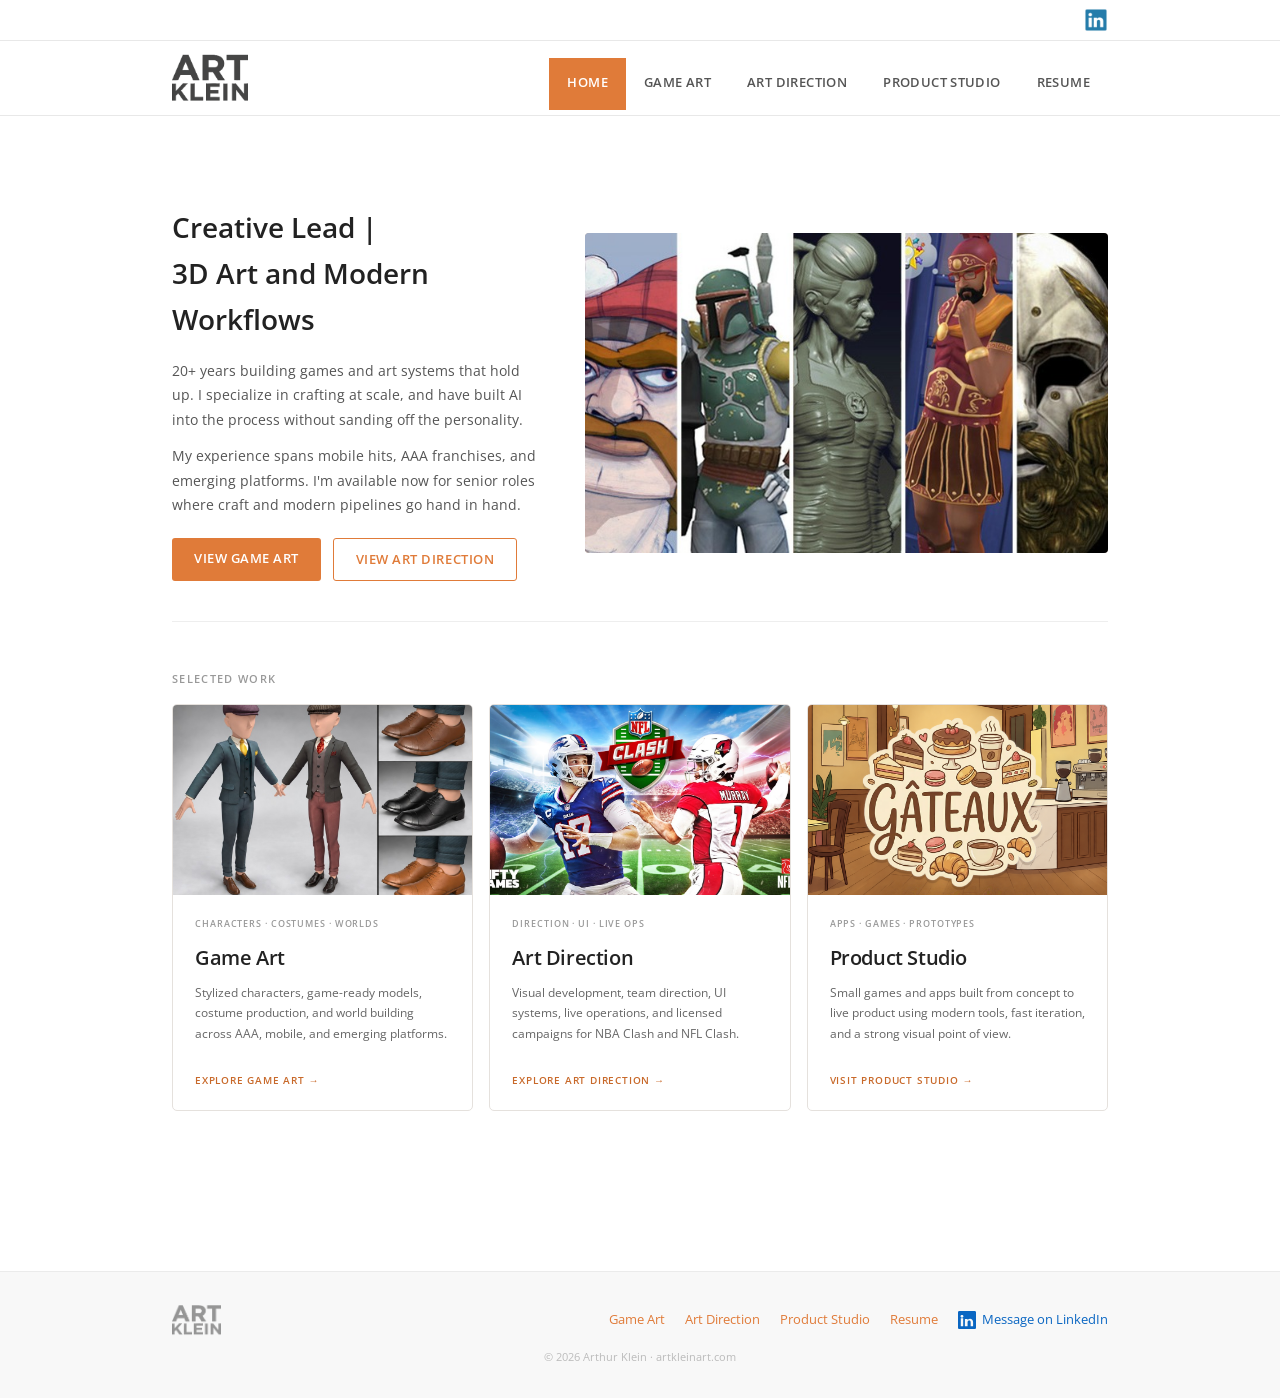
==== commit 15a0e686: "Updated the images on the homepage." ====
--- a/index.html
+++ b/index.html
@@ -66,133 +66,46 @@
 
     <!-- ── Selected Work ─────────────────────────────────────── -->
     <div class="section-label">Selected Work</div>
-    <div class="section-subtitle">EA · Meta · Nifty Games · Series Entertainment</div>
 
-    <!-- Row 1: Character Art -->
-    <div class="row-label">Character Art — Selected Work</div>
+    <div class="home-paths">
+      <a class="home-path" href="game-art.html">
+        <div class="home-path-image">
+          <img src="images/horizon-worlds/outfit-three-piece-suit-board.jpg" alt="Horizon Worlds three-piece suits and Oxford shoe variants" loading="lazy">
+        </div>
+        <div class="home-path-body">
+          <div class="home-path-meta">Characters · Costumes · Worlds</div>
+          <h2>Game Art</h2>
+          <p>Stylized characters, game-ready models, costume production, and world building across AAA, mobile, and emerging platforms.</p>
+          <span class="home-path-cta">Explore Game Art &rarr;</span>
+        </div>
+      </a>
 
-    <div class="img-grid grid-3">
+      <a class="home-path" href="art-direction.html">
+        <div class="home-path-image">
+          <img src="images/imgi_25_nflclash-keyart-horz-finish_orig.jpg" alt="NFL Clash key art featuring two football players" loading="lazy">
+        </div>
+        <div class="home-path-body">
+          <div class="home-path-meta">Direction · UI · Live Ops</div>
+          <h2>Art Direction</h2>
+          <p>Visual development, team direction, UI systems, live operations, and licensed campaigns for NBA Clash and NFL Clash.</p>
+          <span class="home-path-cta">Explore Art Direction &rarr;</span>
+        </div>
+      </a>
 
-      <figure class="img-card tall">
-        <img
-          src="images/sims4_boba_lg.jpg"
-          alt="Boba Fett — The Sims 4 Star Wars collaboration"
-          loading="lazy">
-        <div class="img-caption-overlay">The Sims 4 — EA Maxis</div>
-      </figure>
-
-      <figure class="img-card tall">
-        <img
-          src="images/imgi_12_sims4_oracle_lineup.jpg"
-          alt="Oracle costume — The Sims 4"
-          loading="lazy">
-        <div class="img-caption-overlay">The Sims 4 — EA Maxis</div>
-      </figure>
-
-      <figure class="img-card tall">
-        <img
-          src="images/imgi_10_sims4_spartan_lineup.jpg"
-          alt="Spartan/centurion outfit set — The Sims 4"
-          loading="lazy">
-        <div class="img-caption-overlay">The Sims 4 — EA Maxis</div>
-      </figure>
-
-      <figure class="img-card">
-        <img
-          src="images/horizon-worlds/hair-curly-long.jpg"
-          alt="Curly and textured hair sculpts for Horizon Worlds avatars"
-          loading="lazy">
-        <div class="img-caption-overlay">Horizon Worlds — Meta</div>
-      </figure>
-
-      <figure class="img-card">
-        <img
-          src="images/imgi_1_hairstudy0817-orig.png"
-          alt="Stylized hair sculpt study — character art, Pocket Gems"
-          loading="lazy">
-        <div class="img-caption-overlay">Character Art — Pocket Gems</div>
-      </figure>
-
-      <figure class="img-card">
-        <img
-          src="images/imgi_21_facewiprender-orig_orig.png"
-          alt="Face sculpt — character art, Pocket Gems"
-          loading="lazy">
-        <div class="img-caption-overlay">Character Art — Pocket Gems</div>
-      </figure>
-
-    </div>
-
-    <!-- Row 2: Art Direction -->
-    <div class="row-label">Art Direction — Directed &amp; Creative Lead</div>
-
-    <div class="img-grid grid-2">
-
-      <figure class="img-card tall">
-        <img
-          src="images/imgi_29_lineup01b_orig.jpg"
-          alt="NBA Clash character lineup"
-          loading="lazy">
-        <div class="img-caption-overlay">NBA Clash — Art Direction</div>
-      </figure>
-
-      <figure class="img-card tall">
-        <img
-          src="images/imgi_34_nbac-ingamecardstates_orig.png"
-          alt="NBA Clash in-game card states and expressions"
-          loading="lazy">
-        <div class="img-caption-overlay">NBA Clash — Art Direction</div>
-      </figure>
-
-      <figure class="img-card">
-        <img
-          src="images/imgi_35_nba-mainmenu-entrypoints_orig.png"
-          alt="NBA Clash main menu and arena UI"
-          loading="lazy">
-        <div class="img-caption-overlay">NBA Clash — Art Direction</div>
-      </figure>
-
-      <figure class="img-card">
-        <img
-          src="images/imgi_25_nflclash-keyart-horz-finish_orig.jpg"
-          alt="NFL Clash key art — horizontal finish"
-          loading="lazy">
-        <div class="img-caption-overlay">NFL Clash — Art Direction</div>
-      </figure>
-
+      <a class="home-path" href="prototypes.html">
+        <div class="home-path-image">
+          <img src="images/product-studio/gateaux.webp" alt="Gateaux language-learning café interior" loading="lazy">
+        </div>
+        <div class="home-path-body">
+          <div class="home-path-meta">Apps · Games · Prototypes</div>
+          <h2>Product Studio</h2>
+          <p>Small games and apps built from concept to live product using modern tools, fast iteration, and a strong visual point of view.</p>
+          <span class="home-path-cta">Visit Product Studio &rarr;</span>
+        </div>
+      </a>
     </div>
 
   </main>
-
-  <!-- Lightbox -->
-  <div id="lightbox" role="dialog" aria-modal="true" aria-label="Image viewer">
-    <button id="lightbox-close" aria-label="Close">&times;</button>
-    <img id="lightbox-img" src="" alt="">
-  </div>
-
-  <script>
-    const lightbox = document.getElementById('lightbox');
-    const lbImg    = document.getElementById('lightbox-img');
-
-    document.querySelectorAll('.img-card img').forEach(img => {
-      img.addEventListener('click', () => {
-        lbImg.src = img.src;
-        lbImg.alt = img.alt;
-        lightbox.classList.add('open');
-        document.body.style.overflow = 'hidden';
-      });
-    });
-
-    function closeLightbox() {
-      lightbox.classList.remove('open');
-      lbImg.src = '';
-      document.body.style.overflow = '';
-    }
-
-    document.getElementById('lightbox-close').addEventListener('click', closeLightbox);
-    lightbox.addEventListener('click', e => { if (e.target === lightbox) closeLightbox(); });
-    document.addEventListener('keydown', e => { if (e.key === 'Escape') closeLightbox(); });
-  </script>
 
   <footer class="site-footer">
     <div class="site-footer-inner">
@@ -200,6 +113,7 @@
       <div class="footer-links">
         <a href="game-art.html">Game Art</a>
         <a href="art-direction.html">Art Direction</a>
+        <a href="prototypes.html">Product Studio</a>
         <a href="https://www.linkedin.com/in/arthurjklein/" target="_blank" rel="noopener">Resume</a>
         <a href="https://www.linkedin.com/in/arthurjklein/" target="_blank" rel="noopener" class="footer-linkedin">
           <svg width="18" height="18" viewBox="0 0 24 24" fill="currentColor">
--- a/style.css
+++ b/style.css
@@ -208,6 +208,92 @@
   color: #bbb;
   margin-top: 28px;
   margin-bottom: 10px;
+}
+
+/* --- Homepage portfolio paths ----------------------------- */
+.home-paths {
+  display: grid;
+  grid-template-columns: repeat(3, minmax(0, 1fr));
+  gap: 16px;
+  margin-top: 16px;
+}
+
+.home-path {
+  display: flex;
+  flex-direction: column;
+  min-width: 0;
+  overflow: hidden;
+  border: 1px solid #e5e1dd;
+  border-radius: 5px;
+  background: #fff;
+  color: inherit;
+  text-decoration: none;
+  transition: border-color 180ms ease, box-shadow 180ms ease, transform 180ms ease;
+}
+
+.home-path:hover,
+.home-path:focus-visible {
+  border-color: #d9b394;
+  box-shadow: 0 14px 30px rgba(71, 49, 32, 0.10);
+  color: inherit;
+  outline: none;
+  text-decoration: none;
+  transform: translateY(-3px);
+}
+
+.home-path-image {
+  height: 190px;
+  overflow: hidden;
+  background: #262626;
+}
+
+.home-path-image img {
+  width: 100%;
+  height: 100%;
+  object-fit: cover;
+  transition: transform 300ms ease;
+}
+
+.home-path:hover .home-path-image img { transform: scale(1.025); }
+
+.home-path-body {
+  display: flex;
+  flex-direction: column;
+  min-height: 215px;
+  padding: 22px;
+}
+
+.home-path-meta {
+  margin-bottom: 9px;
+  color: #999;
+  font-size: 9px;
+  font-weight: 600;
+  letter-spacing: 0.1em;
+  text-transform: uppercase;
+}
+
+.home-path h2 {
+  margin-bottom: 9px;
+  color: #222;
+  font-size: 20px;
+  font-weight: 600;
+  letter-spacing: -0.02em;
+}
+
+.home-path p {
+  margin-bottom: 24px;
+  color: #666;
+  font-size: 12px;
+  line-height: 1.7;
+}
+
+.home-path-cta {
+  margin-top: auto;
+  color: #c8692a;
+  font-size: 10px;
+  font-weight: 600;
+  letter-spacing: 0.08em;
+  text-transform: uppercase;
 }
 
 /* --- Project page headings -------------------------------- */
@@ -939,6 +1025,18 @@
 
   .grid-3, .grid-4 { grid-template-columns: repeat(2, 1fr); }
 
+  .home-paths { grid-template-columns: 1fr; }
+
+  .home-path {
+    display: grid;
+    grid-template-columns: minmax(240px, 0.9fr) minmax(0, 1.1fr);
+  }
+
+  .home-path-image {
+    height: auto;
+    min-height: 240px;
+  }
+
   .company-character-grid {
     grid-template-columns: repeat(3, 1fr);
   }
@@ -996,6 +1094,15 @@
 
   .grid-2, .grid-3 { grid-template-columns: 1fr; }
   .grid-4 { grid-template-columns: repeat(2, 1fr); }
+
+  .home-path { display: flex; }
+
+  .home-path-image {
+    height: 190px;
+    min-height: 0;
+  }
+
+  .home-path-body { min-height: 0; }
 
   .company-character-grid {
     grid-template-columns: 1fr;
